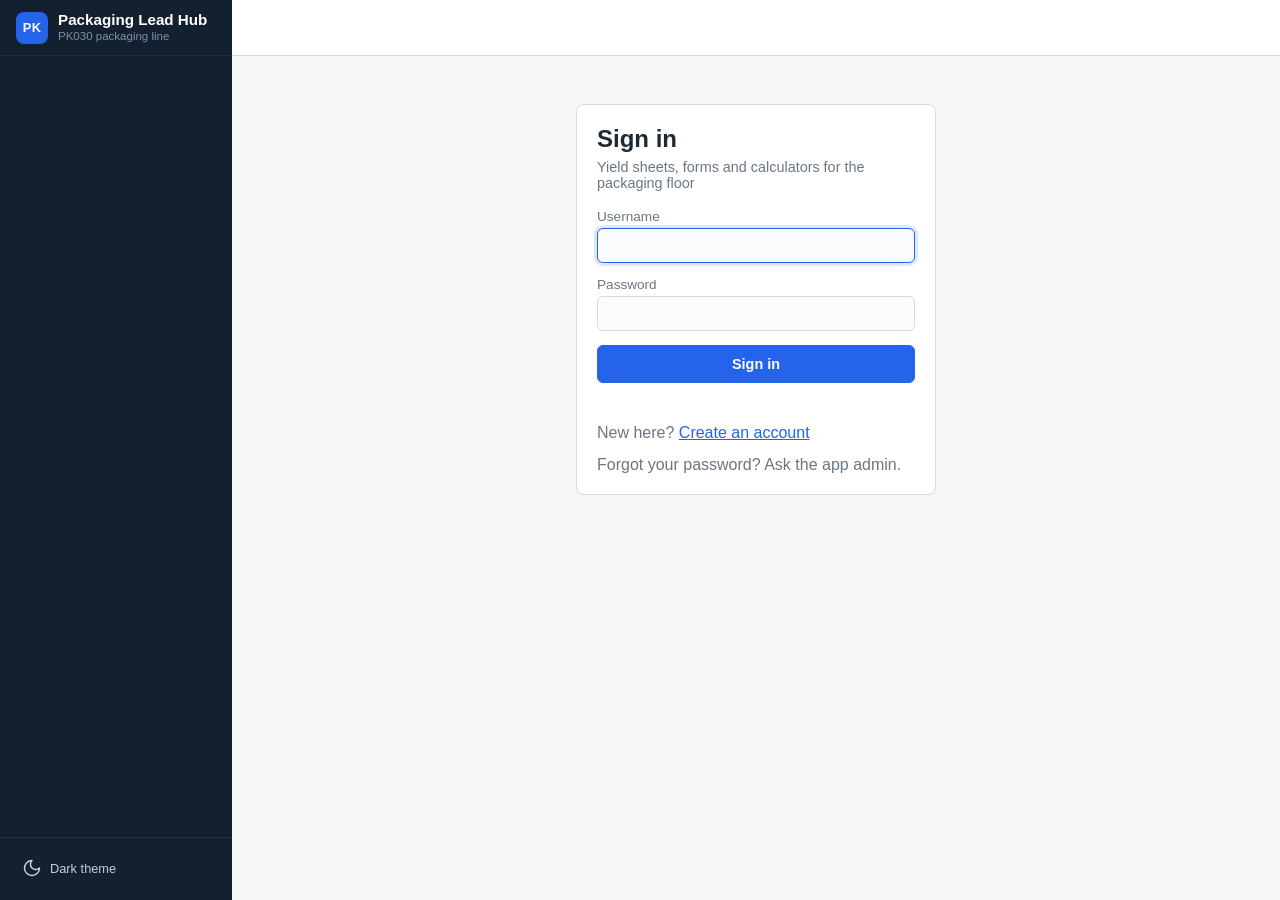
==== index.html @ a1fce4d4 "Redesign: sidebar and slim top bar The header and tab row become a dark sidebar (sections, an Admin " ====
<!DOCTYPE html>
<html lang="en">
<head>
<meta charset="UTF-8">
<meta name="viewport" content="width=device-width, initial-scale=1.0">
<title>Packaging Lead Hub</title>
<link rel="icon" href="data:,">
<link rel="stylesheet" href="style.css">
<script>
  // Set the theme before the page paints: the saved choice, else the computer's setting.
  (function () {
    var theme;
    try { theme = localStorage.getItem("pk030_theme"); } catch (e) {}
    if (theme !== "dark" && theme !== "light") {
      theme = window.matchMedia && matchMedia("(prefers-color-scheme: dark)").matches ? "dark" : "light";
    }
    document.documentElement.dataset.theme = theme;
  })();
</script>
</head>
<body data-auth="pending">
<aside class="sidebar" aria-label="Packaging Lead Hub">
  <div class="brand">
    <span class="brand-mark" aria-hidden="true">PK</span>
    <span class="brand-text"><strong>Packaging Lead Hub</strong><small>PK030 packaging line</small></span>
  </div>
  <nav class="side-nav" role="tablist" aria-label="Sections">
    <button type="button" class="tab active" role="tab" aria-selected="true" data-tab="sheetTab" title="Yield Sheet">
      <svg class="ico" viewBox="0 0 24 24" aria-hidden="true"><rect x="8" y="2" width="8" height="4" rx="1"/><path d="M16 4h2a2 2 0 0 1 2 2v14a2 2 0 0 1-2 2H6a2 2 0 0 1-2-2V6a2 2 0 0 1 2-2h2"/><path d="M12 11h4M12 16h4M8 11h.01M8 16h.01"/></svg>
      <span class="lbl" data-short="Yield">Yield Sheet</span></button>
    <button type="button" class="tab" role="tab" aria-selected="false" data-tab="formsTab" title="Forms">
      <svg class="ico" viewBox="0 0 24 24" aria-hidden="true"><rect x="3" y="3" width="7" height="7" rx="1.5"/><rect x="14" y="3" width="7" height="7" rx="1.5"/><rect x="14" y="14" width="7" height="7" rx="1.5"/><rect x="3" y="14" width="7" height="7" rx="1.5"/></svg>
      <span class="lbl" data-short="Forms">Forms</span></button>
    <button type="button" class="tab" role="tab" aria-selected="false" data-tab="storedTab" title="Stored Data">
      <svg class="ico" viewBox="0 0 24 24" aria-hidden="true"><ellipse cx="12" cy="5" rx="9" ry="3"/><path d="M3 5v14a9 3 0 0 0 18 0V5"/><path d="M3 12a9 3 0 0 0 18 0"/></svg>
      <span class="lbl" data-short="Data">Stored Data</span></button>
    <div class="side-group hidden" id="adminGroup">
      <span class="side-group-label">Admin</span>
      <button type="button" class="tab hidden" role="tab" aria-selected="false" data-tab="adminTab" id="adminTabBtn" title="Accounts &amp; Leads">
        <svg class="ico" viewBox="0 0 24 24" aria-hidden="true"><path d="M16 21v-2a4 4 0 0 0-4-4H6a4 4 0 0 0-4 4v2"/><circle cx="9" cy="7" r="4"/><path d="M22 21v-2a4 4 0 0 0-3-3.87M16 3.13a4 4 0 0 1 0 7.75"/></svg>
        <span class="lbl" data-short="Accounts">Accounts &amp; Leads</span></button>
      <button type="button" class="tab hidden" role="tab" aria-selected="false" data-tab="activityTab" id="activityTabBtn" title="Activity Log">
        <svg class="ico" viewBox="0 0 24 24" aria-hidden="true"><path d="M22 12h-4l-3 9L9 3l-3 9H2"/></svg>
        <span class="lbl" data-short="Activity">Activity Log</span></button>
    </div>
  </nav>
  <div class="side-foot">
    <span id="syncStatus" class="sync-status" role="status"></span>
    <div class="user-bar">
      <span class="avatar" id="userAvatar" aria-hidden="true"></span>
      <span class="user-text"><strong id="userName"></strong><span id="userRole" class="role-badge"></span></span>
      <button type="button" id="signOutBtn" class="icon-btn" title="Sign out" aria-label="Sign out">
        <svg class="ico" viewBox="0 0 24 24" aria-hidden="true"><path d="M9 21H5a2 2 0 0 1-2-2V5a2 2 0 0 1 2-2h4"/><path d="M16 17l5-5-5-5M21 12H9"/></svg></button>
    </div>
    <button type="button" id="themeToggle" class="theme-toggle"></button>
  </div>
</aside>

<header class="topbar">
  <nav class="crumbs" id="crumbs" aria-label="You are here"></nav>
</header>

<section id="signInScreen" class="signin">
  <form id="signInForm" class="panel signin-panel">
    <h2>Sign in</h2>
    <p class="muted signin-sub">Yield sheets, forms and calculators for the packaging floor</p>
    <label>Username
      <input type="text" id="signInUser" autocomplete="username" autocapitalize="none" spellcheck="false" required>
    </label>
    <label>Password
      <input type="password" id="signInPassword" autocomplete="current-password" required>
    </label>
    <button type="submit" class="primary" id="signInBtn">Sign in</button>
    <p id="signInMsg" class="form-msg hint-err" role="alert"></p>
    <p class="muted">New here? <button type="button" class="link-btn" id="showSignUpBtn">Create an account</button></p>
    <p class="muted">Forgot your password? Ask the app admin.</p>
  </form>
  <form id="signUpForm" class="panel signin-panel hidden">
    <h2>Create an account</h2>
    <label>Full name
      <input type="text" id="signUpName" autocomplete="name" maxlength="60" required>
    </label>
    <label>Username
      <input type="text" id="signUpUser" autocomplete="username" autocapitalize="none" spellcheck="false" maxlength="30" required>
      <small class="muted">Letters, numbers, dots, dashes or underscores; you'll sign in with it.</small>
    </label>
    <label>Password
      <input type="password" id="signUpPassword" autocomplete="new-password" minlength="6" required>
    </label>
    <label>Confirm password
      <input type="password" id="signUpConfirm" autocomplete="new-password" minlength="6" required>
    </label>
    <button type="submit" class="primary" id="signUpBtn">Create account</button>
    <p id="signUpMsg" class="form-msg hint-err" role="alert"></p>
    <p class="muted">New accounts start as PLT (Unplanned Issue, Bulk Return and the Bulk Calculator) until an admin changes the account type.</p>
    <p class="muted">Already have an account? <button type="button" class="link-btn" id="showSignInBtn">Sign in</button></p>
  </form>
</section>

<main class="layout" id="sheetTab">
  <div class="sheet-columns">
  <section class="panel form-panel">
    <div class="panel-head">
      <h2>Yield Sheet</h2>
      <span id="editingBadge" class="badge hidden">Editing saved record</span>
    </div>
    <form id="yieldForm" autocomplete="off">
      <fieldset>
        <legend>Import from JDE Reports</legend>
        <div id="dropZone" class="drop-zone">
          <p>Drop the <strong>WO Close-out</strong> (R5504801), <strong>Packaging Pallet Transfers</strong> (R593111FG) and <strong>Charge Report</strong> (R593111CV) PDFs here</p>
          <label class="file-btn">Choose PDFs
            <input type="file" id="pdfInput" accept="application/pdf,.pdf" multiple hidden>
          </label>
        </div>
        <div id="importPreview" class="import-preview hidden"></div>
        <ul id="importLog" class="import-log"></ul>
      </fieldset>

      <fieldset>
        <legend>Work Order Information</legend>
        <div class="field-grid">
          <label>FG Item
            <input type="text" id="fgItem" required>
          </label>
          <label>WO #
            <input type="text" id="woNumber" required>
          </label>
          <label>Bulk Item
            <input type="text" id="bulkItem" required>
          </label>
          <label>Date Created
            <input type="date" id="dateCreated">
          </label>
          <label>Yield Sheet Created By
            <select id="createdBy"></select>
          </label>
          <label id="createdByOtherWrap" class="hidden">Lead name
            <input type="text" id="createdByOther" placeholder="Type the lead's name">
          </label>
        </div>
      </fieldset>

      <fieldset>
        <legend>Bulk Reconciliation</legend>
        <div class="field-grid">
          <label>Quantity Completed (Bottles)
            <input type="number" id="qtyCompleted" step="any" min="0">
            <small>From the WO Close-out.</small>
          </label>
          <label>Retains (Bottles)
            <input type="number" id="retains" step="any" min="0">
          </label>
          <label>Donations (Bottles)
            <input type="number" id="donations" step="any" min="0">
          </label>
          <label>Stability (Bottles)
            <input type="number" id="stability" step="any" min="0" value="0">
          </label>
          <label>Total Bottles Produced
            <input type="number" id="totalPackaged" readonly tabindex="-1">
            <small>Quantity Completed + Retains + Donations + Stability.</small>
          </label>
          <label>Count (Fill Rate)
            <input type="number" id="fillRate" step="any" min="0">
            <small>Tablets/softgels per bottle, e.g. 180. Printed as "Fill Rate" on the sheet.</small>
            <small id="fillRateHint" class="hint-ok"></small>
          </label>
          <label>Bulk Rejected (TH)
            <input type="number" id="bulkRejected" step="any" min="0" value="0">
          </label>
          <label>Bulk Returned (TH)
            <input type="number" id="bulkReturned" step="any" min="0" value="0">
            <small>Rejected + Returned is the sheet's Bulk Rejected/Returned.</small>
          </label>
          <label>Issued Bulk (TH)
            <input type="number" id="bulkIssued" step="any" min="0">
          </label>
        </div>
      </fieldset>

      <fieldset>
        <legend>Scrap Calculations</legend>
        <div class="field-grid">
          <label>Bulk Piece Wt (mg)
            <input type="number" id="pieceWt" step="any" min="0">
            <small>Needed whenever a scrap weight is entered.</small>
            <small id="pieceWtHint" class="hint-ok"></small>
          </label>
        </div>
        <input type="hidden" id="tareWeight" value="6">
        <div class="field-grid scrap-grid">
          <label>Packaging Scrap #1 (Kg, gross)
            <input type="number" id="scrap1" step="any" min="0">
          </label>
          <label>Packaging Scrap #2 (Kg, gross)
            <input type="number" id="scrap2" step="any" min="0" value="0">
          </label>
          <label>Packaging Scrap #3 (Kg, gross)
            <input type="number" id="scrap3" step="any" min="0" value="0">
          </label>
          <label>Manufacturing Scrap (Kg, gross)
            <input type="number" id="mfgScrap" step="any" min="0" value="0">
          </label>
        </div>
      </fieldset>

      <fieldset class="out-of-range-only hidden">
        <legend>VideoJet Count</legend>
        <div class="field-grid">
          <label>VideoJet Count
            <input type="number" id="videoJetCount" step="any" min="0">
            <small>Required when Final Yield is outside 94.5% – 102.4999%.</small>
          </label>
        </div>
      </fieldset>

      <fieldset class="out-of-range-only hidden">
        <legend>Partial Pallet Configuration</legend>
        <div class="field-grid">
          <label>Layers
            <input type="number" id="palletLayers" step="1" min="0">
          </label>
          <label>Boxes
            <input type="number" id="palletBoxes" step="1" min="0">
          </label>
        </div>
        <small class="fieldset-note">With both filled in, prints as e.g. "5 Layers + 2 Boxes" when Final Yield is outside 94.5% – 102.4999%.</small>
      </fieldset>

      <div class="actions">
        <button type="submit" class="primary">Save Yield Sheet</button>
        <button type="button" id="newBtn">New / Clear</button>
        <button type="button" id="printBtn">Print Yield Sheet</button>
      </div>
      <p id="printMissingMsg" class="form-msg hint-err hidden" role="alert"></p>
      <label id="printReportsWrap" class="check-inline hidden">
        <input type="checkbox" id="printReports" checked>
        <span>Print the imported reports after the yield sheet (<span id="printReportsCount"></span>)</span>
      </label>
      <label id="printTwoSidedWrap" class="check-inline hidden">
        <input type="checkbox" id="printTwoSided" checked>
        <span>Printing on both sides: start each report on a new sheet<span id="printBlankCount"></span></span>
      </label>
    </form>
  </section>

  <section class="panel results-panel">
    <h2>Live Results</h2>
    <div class="results-grid">
      <div class="result-card">
        <span class="label">Net Bulk Issued (TH)</span>
        <span class="value" id="rBulkIssuedNet">0</span>
      </div>
      <div class="result-card">
        <span class="label">Bulk Packaged (TH)</span>
        <span class="value" id="rBulkPackaged">0</span>
      </div>
      <div class="result-card">
        <span class="label">Bulk Scrapped (TH)</span>
        <span class="value" id="rBulkScrapped">0</span>
      </div>
      <div class="result-card highlight">
        <span class="label">Final Yield</span>
        <span class="value" id="rFinalYield">0%</span>
      </div>
    </div>

    <div id="statusBanner" class="status-banner ok">Within range (94.5% – 102.4999%)</div>

    <h3 class="card-heading">Card Preview</h3>
    <table class="card-preview">
      <tbody>
        <tr><th>Total Packed</th><td id="cardTotalPacked"></td><td class="unit">EA</td></tr>
        <tr><th>Packaging Scrap</th><td id="cardPkgScrap"></td><td class="unit">KG</td></tr>
        <tr><th>Manufacturing Scrap</th><td id="cardMfgScrap"></td><td class="unit">KG</td></tr>
        <tr><th>Bulk Piece Weight (if applicable)</th><td id="cardPieceWt"></td><td class="unit">mg</td></tr>
        <tr><th>Bulk Issued</th><td id="cardBulkIssued"></td><td class="unit">TH</td></tr>
        <tr><th>Bulk Rejected</th><td id="cardBulkRejected"></td><td class="unit">TH</td></tr>
        <tr><th>Bulk Returned</th><td id="cardBulkReturned"></td><td class="unit">TH</td></tr>
        <tr><th>Total Bottles Yielded</th><td id="cardTotalYielded"></td><td class="unit">EA</td></tr>
      </tbody>
    </table>

    <table class="scrap-table">
      <thead>
        <tr><th>Scrap Source</th><th>Gross (Kg)</th><th>Net (Kg)</th><th>Pieces (TH)</th></tr>
      </thead>
      <tbody id="scrapTableBody"></tbody>
    </table>

    <div class="summary-lines">
      <p id="summaryLine1"></p>
      <p id="summaryLine2"></p>
    </div>
  </section>

  </div>

  <section class="panel records-panel">
    <div class="panel-head">
      <h2>Saved Yield Sheets</h2>
      <button type="button" id="exportCsvBtn">Export CSV</button>
    </div>
    <input type="search" id="searchBox" placeholder="Search by WO#, FG Item, or Bulk Item...">
    <div class="table-scroll">
      <table class="records-table">
        <thead>
          <tr>
            <th>WO #</th><th>FG Item</th><th>Bulk Item</th><th>Final Yield</th><th>Status</th><th>Date</th><th></th>
          </tr>
        </thead>
        <tbody id="recordsTableBody"></tbody>
      </table>
    </div>
    <p id="noRecordsMsg" class="muted hidden">No saved yield sheets yet.</p>
  </section>
</main>

<div class="layout stored-layout hidden" id="storedTab">
  <section class="panel">
    <h2>Bulk Items &amp; Piece Weights</h2>
    <p class="muted">When a stored Bulk Item is entered or imported on the yield sheet, its Bulk Piece Wt fills in automatically.</p>
    <p id="bulkItemAddOnlyNote" class="muted hidden">You can add new bulk items; only an admin can change or remove a stored one.</p>
    <form id="bulkItemForm" class="inline-form" autocomplete="off">
      <input type="text" id="bulkItemNumber" placeholder="Bulk item, e.g. BU001565" required>
      <input type="number" id="bulkItemValue" step="any" min="0" placeholder="Piece wt (mg)" required>
      <button type="submit" class="primary">Save Item</button>
    </form>
    <p id="bulkItemMsg" class="form-msg"></p>
    <input type="search" id="bulkItemSearch" class="stored-search" placeholder="Search bulk items…" aria-label="Search bulk items">
    <div class="table-scroll stored-table">
      <table>
        <thead><tr><th>Bulk Item</th><th>Piece Wt (mg)</th><th></th></tr></thead>
        <tbody id="bulkItemTableBody"></tbody>
      </table>
    </div>
    <p id="noBulkItemsMsg" class="muted">No bulk items yet.</p>
  </section>

  <section class="panel">
    <h2>FG Items &amp; Counts</h2>
    <p class="muted">When a stored FG Item is entered or imported on the yield sheet, its Count (Fill Rate) fills in automatically.</p>
    <p id="fgItemAddOnlyNote" class="muted hidden">You can add new FG items; only an admin can change or remove a stored one.</p>
    <form id="fgItemForm" class="inline-form" autocomplete="off">
      <input type="text" id="fgItemNumber" placeholder="FG item, e.g. 2676" required>
      <input type="number" id="fgItemValue" step="any" min="0" placeholder="Count per bottle" required>
      <button type="submit" class="primary">Save Item</button>
    </form>
    <p id="fgItemMsg" class="form-msg"></p>
    <input type="search" id="fgItemSearch" class="stored-search" placeholder="Search FG items…" aria-label="Search FG items">
    <div class="table-scroll stored-table">
      <table>
        <thead><tr><th>FG Item</th><th>Count</th><th></th></tr></thead>
        <tbody id="fgItemTableBody"></tbody>
      </table>
    </div>
    <p id="noFgItemsMsg" class="muted">No FG items yet.</p>
  </section>

  <section class="panel line-rates-panel">
    <h2>Line Rates</h2>
    <p class="muted">Full Hour, Lunch and Break for each line and FG item. Leave Lunch or Break empty for a line that runs through them.</p>
    <p id="lineRateAddOnlyNote" class="muted hidden">You can add new line rates; only an admin can change or remove a stored one.</p>
    <form id="lineRateForm" class="line-rate-form" autocomplete="off">
      <label>Line
        <input type="text" id="lineRateLine" list="lineRateLineList" placeholder="e.g. 10" required>
        <datalist id="lineRateLineList"></datalist>
      </label>
      <label>FG Item
        <input type="text" id="lineRateFg" list="lineRateFgList" placeholder="e.g. 2676" required>
        <datalist id="lineRateFgList"></datalist>
      </label>
      <label>Full Hour
        <input type="number" id="lineRateFull" step="any" min="0" required>
      </label>
      <label>Lunch
        <input type="number" id="lineRateLunch" step="any" min="0" placeholder="Optional">
      </label>
      <label>Break
        <input type="number" id="lineRateBreak" step="any" min="0" placeholder="Optional">
      </label>
      <button type="submit" class="primary">Save Line Rate</button>
    </form>
    <p id="lineRateMsg" class="form-msg"></p>
    <input type="search" id="lineRateSearch" class="stored-search" placeholder="Search lines and FG items…" aria-label="Search line rates">
    <div class="table-scroll stored-table">
      <table class="line-rates-table">
        <thead><tr><th>Line</th><th>FG Item</th><th>Full Hour</th><th>Lunch</th><th>Break</th><th></th></tr></thead>
        <tbody id="lineRateTableBody"></tbody>
      </table>
    </div>
    <p id="noLineRatesMsg" class="muted">No line rates yet.</p>
  </section>

  <section class="panel cotton-panel">
    <h2>Cotton <span id="cottonCount" class="panel-count"></span></h2>
    <p class="muted">The FG items that take cotton, and which. LineUp (JDE Sched) uses this list for its changeover notes: Add Cotton, Change Cotton and Remove Cotton. Leave Cotton empty for "Yes", or type the cotton it takes. Several FG items can go in at once, with commas between them.</p>
    <p id="cottonViewOnlyNote" class="muted hidden">Only an admin can add, change or remove cotton.</p>
    <form id="cottonForm" class="cotton-form" autocomplete="off">
      <label>FG Item
        <input type="text" id="cottonFg" list="cottonFgList" placeholder="e.g. 2676, or 2676, 2883" required>
        <datalist id="cottonFgList"></datalist>
      </label>
      <label>Cotton
        <input type="text" id="cottonType" maxlength="40" placeholder="Yes">
      </label>
      <button type="submit" class="primary">Save Cotton</button>
    </form>
    <p id="cottonMsg" class="form-msg"></p>
    <input type="search" id="cottonSearch" class="stored-search" placeholder="Search cotton…" aria-label="Search the cotton list">
    <div class="table-scroll stored-table">
      <table>
        <thead><tr><th>FG Item</th><th>Cotton</th><th></th></tr></thead>
        <tbody id="cottonTableBody"></tbody>
      </table>
    </div>
    <p id="cottonNone" class="muted">No cotton yet.</p>
  </section>

  <section class="panel desiccant-panel">
    <h2>Desiccant <span id="desiccantCount" class="panel-count"></span></h2>
    <p class="muted">The FG items that take desiccant, and which. LineUp (JDE Sched) uses this list when a work order's DES box is empty: for its changeover notes (Add Desiccant, Change Desiccant, Remove Desiccant) and its QA sheets. Leave Desiccant empty for "Yes", or type the desiccant it takes. Several FG items can go in at once, with commas between them.</p>
    <p id="desiccantViewOnlyNote" class="muted hidden">Only an admin can add, change or remove desiccant.</p>
    <form id="desiccantForm" class="cotton-form" autocomplete="off">
      <label>FG Item
        <input type="text" id="desiccantFg" list="desiccantFgList" placeholder="e.g. 1717, or 1717, 4066" required>
        <datalist id="desiccantFgList"></datalist>
      </label>
      <label>Desiccant
        <input type="text" id="desiccantType" maxlength="40" placeholder="Yes">
      </label>
      <button type="submit" class="primary">Save Desiccant</button>
    </form>
    <p id="desiccantMsg" class="form-msg"></p>
    <input type="search" id="desiccantSearch" class="stored-search" placeholder="Search desiccant…" aria-label="Search the desiccant list">
    <div class="table-scroll stored-table">
      <table>
        <thead><tr><th>FG Item</th><th>Desiccant</th><th></th></tr></thead>
        <tbody id="desiccantTableBody"></tbody>
      </table>
    </div>
    <p id="desiccantNone" class="muted">No desiccant yet.</p>
  </section>

  <section class="panel allergen-panel">
    <h2>Allergen <span id="allergenCount" class="panel-count"></span></h2>
    <p class="muted">The FG items with an allergen, and its code, as the schedule's Allergen column has it (for example M, S or C). LineUp (JDE Sched) uses this list when a work order's Allergen box is empty: for the allergen highlight, the Washroom Prep List and the QA allergen test. Leave an item off the list for no allergen. Several FG items can go in at once, with commas between them.</p>
    <p id="allergenViewOnlyNote" class="muted hidden">Only an admin can add, change or remove allergens.</p>
    <form id="allergenForm" class="cotton-form" autocomplete="off">
      <label>FG Item
        <input type="text" id="allergenFg" list="allergenFgList" placeholder="e.g. 1717, or 1717, 4066" required>
        <datalist id="allergenFgList"></datalist>
      </label>
      <label>Allergen
        <input type="text" id="allergenType" maxlength="40" placeholder="e.g. M" required autocapitalize="characters">
      </label>
      <button type="submit" class="primary">Save Allergen</button>
    </form>
    <p id="allergenMsg" class="form-msg"></p>
    <input type="search" id="allergenSearch" class="stored-search" placeholder="Search allergens…" aria-label="Search the allergen list">
    <div class="table-scroll stored-table">
      <table>
        <thead><tr><th>FG Item</th><th>Allergen</th><th></th></tr></thead>
        <tbody id="allergenTableBody"></tbody>
      </table>
    </div>
    <p id="allergenNone" class="muted">No allergens yet.</p>
  </section>

  <section class="panel">
    <h2>Back Up / Share</h2>
    <p class="muted">Stored Data and saved yield sheets are shared with every computer through the database. Export Stored Data to a file as a backup; importing a file adds its entries back.</p>
    <div class="actions">
      <button type="button" id="exportStoredBtn">Export Stored Data</button>
      <label class="file-btn">Import Stored Data
        <input type="file" id="importStoredInput" accept=".json,application/json" hidden>
      </label>
    </div>
    <p id="storedImportMsg" class="form-msg"></p>
  </section>
</div>

<div class="layout admin-layout hidden" id="adminTab">
  <section class="panel accounts-panel">
    <h2>Accounts</h2>
    <p class="muted">Change an account type to promote or demote someone. Making someone a Lead or Admin adds them to the Created By leads list and links their username; making them PLT or MLT takes them off it.</p>
    <input type="search" id="accountSearch" class="stored-search" placeholder="Search accounts…" aria-label="Search accounts">
    <div class="table-scroll stored-table">
      <table class="accounts-table">
        <thead><tr><th>Name</th><th>Username</th><th>Account type</th><th>Joined</th></tr></thead>
        <tbody id="accountTableBody"></tbody>
      </table>
    </div>
    <p id="accountMsg" class="form-msg"></p>
    <p id="noAccountsMsg" class="muted">No accounts yet.</p>
    <p id="adminLocalMsg" class="muted hidden">The database isn't connected on this computer, so there are no accounts: whoever uses this copy can use everything and manage its leads.</p>
  </section>

  <section class="panel">
    <h2>Leads &amp; Usernames</h2>
    <p class="muted">Leads are listed in the "Yield Sheet Created By" dropdown. Type a lead's sign-in username next to their name to link them: the app then shows their name when they're signed in and fills them in as Created By on new sheets. Only admins can change this list.</p>
    <form id="leadForm" class="inline-form" autocomplete="off">
      <input type="text" id="leadName" placeholder="Lead name, e.g. Jane Doe" required>
      <button type="submit" class="primary">Add Lead</button>
    </form>
    <p id="leadMsg" class="form-msg"></p>
    <ul id="leadList" class="stored-list"></ul>
    <p id="noLeadsMsg" class="muted">No leads yet.</p>
  </section>

  <section class="panel lineup-network-panel hidden" id="lineupNetworkPanel">
    <h2>LineUp: Network Access</h2>
    <p class="muted">LineUp only opens from the company's network and the networks allowed here (when the check is on). When LineUp says your home network isn't on the list, press <strong>Allow LineUp from this network</strong> from home: it's allowed for 30 days, and pressing it again replaces your last one. Networks allowed from the Activity Log, and those set in the Firebase console, are listed here too: each can be made temporary (30 days) or permanent, or removed. Only Owners see this.</p>
    <p id="lnStatus" class="ln-status" role="status">Checking this network…</p>
    <div class="actions">
      <button type="button" class="primary" id="lnAllowBtn">Allow LineUp from this network</button>
      <button type="button" id="lnRemoveBtn">Remove mine</button>
      <button type="button" id="lnRefreshBtn">Check again</button>
    </div>
    <p id="lnMsg" class="form-msg"></p>
    <div class="table-scroll stored-table">
      <table>
        <thead><tr><th>Network</th><th>For</th><th>Until</th><th></th></tr></thead>
        <tbody id="lnTableBody"></tbody>
      </table>
    </div>
    <p id="lnNone" class="muted">No networks on the list yet.</p>
  </section>

  <section class="panel">
    <h2>Account Types</h2>
    <ul class="role-list">
      <li><strong>PLT</strong> — Unplanned Issue, Bulk Return and the Bulk Calculator. Everyone who signs up starts here.</li>
      <li><strong>MLT</strong> — every form except the Hold Tag, and the Bulk Calculator.</li>
      <li><strong>Lead</strong> — everything except this tab: yield sheets, Stored Data and all forms. Leads are in the Created By list.</li>
      <li><strong>Admin</strong> — everything, and this tab: change account types and the leads list.</li>
      <li><strong>Owner</strong> — an admin who can't be demoted or removed here; only owners can demote admins. Owners are the usernames in the <code>owners</code> list of the <code>pk030/admins</code> document, changed in the Firebase console.</li>
    </ul>
    <p class="muted">PLT and MLT never reach the saved yield sheets or Stored Data.</p>
  </section>
</div>

<div class="layout single-layout hidden" id="activityTab">
  <section class="panel">
    <div class="panel-head">
      <h2>Activity Log</h2>
      <div class="actions br-actions">
        <button type="button" id="activityExpandBtn">Expand All</button>
        <button type="button" id="activityExportBtn">Export CSV</button>
      </div>
    </div>
    <p class="muted">What everyone does in the app, and every sign-in to LineUp, Cremer Recipes and this app with its IP address, grouped by name (A–Z), newest first for each. LineUp and Cremer Recipes sign in with shared accounts, so they show the shift or login, not a person. Each account lists the networks it signed in from; an Owner can press <strong>Allow</strong> to add one to LineUp's allowed networks, until removed or for 30 days. Entries can't be changed or deleted from the app.</p>
    <div class="activity-filters">
      <input type="search" id="activitySearch" placeholder="Search names, activities, details and IP addresses…" aria-label="Search the activity log">
      <select id="activityApp" aria-label="App">
        <option value="" selected>All apps</option>
        <option>Packaging Lead Hub</option>
        <option>LineUp</option>
        <option>Cremer Recipes</option>
      </select>
      <select id="activityRange" aria-label="Time range">
        <option value="1">Today</option>
        <option value="7">Last 7 days</option>
        <option value="30">Last 30 days</option>
        <option value="" selected>All</option>
      </select>
    </div>
    <p id="activityMsg" class="muted"></p>
    <dialog id="netAllowDialog" class="net-dialog">
      <form method="dialog">
        <h3 id="netAllowTitle">Allow LineUp from this network</h3>
        <label>Name
          <input type="text" id="netAllowName" maxlength="60" placeholder="e.g. Plant, or Home - Jaiser" autocomplete="off">
        </label>
        <fieldset>
          <legend>How long</legend>
          <label class="check-inline"><input type="radio" name="netAllowHow" value="permanent" checked> <span>Until removed (permanent)</span></label>
          <label class="check-inline"><input type="radio" name="netAllowHow" value="temporary"> <span id="netAllowDaysText">For 30 days</span></label>
        </fieldset>
        <div class="actions">
          <button type="submit" value="cancel" formnovalidate>Cancel</button>
          <button type="submit" value="allow" class="primary">Allow</button>
        </div>
      </form>
    </dialog>
    <p id="activityNetMsg" class="form-msg"></p>
    <div id="activityGroups"></div>
  </section>
</div>

<div class="layout single-layout hidden" id="formsTab">
  <section class="panel">
    <h2>Forms</h2>
    <p class="muted">Pick a form to fill in and print. Each form keeps what you typed while you switch between forms and tabs.</p>
    <div class="forms-menu">
      <button type="button" class="form-card" data-form="unplannedTab">
        <span class="form-card-name">Unplanned Issue</span>
        <span class="form-card-code">PK007B</span>
        <span class="form-card-desc">Unplanned Issue Request Form</span>
      </button>
      <button type="button" class="form-card" data-form="bulkReturnTab">
        <span class="form-card-name">Bulk Return</span>
        <span class="form-card-code">PK120A · QS106A</span>
        <span class="form-card-desc">Packaging - Bulk Return form</span>
      </button>
      <button type="button" class="form-card" data-form="holdTab">
        <span class="form-card-name">HOLD TAG</span>
        <span class="form-card-code">QA263C</span>
        <span class="form-card-desc">QA Hold Tag</span>
      </button>
      <button type="button" class="form-card" data-form="swTab">
        <span class="form-card-name">Standard Work</span>
        <span class="form-card-code">Front &amp; back</span>
        <span class="form-card-desc">Team Lead Standard Work and Steady State Tasks &amp; Habits</span>
      </button>
      <button type="button" class="form-card" data-form="ctTab">
        <span class="form-card-name">Component Transfer</span>
        <span class="form-card-code">Transfer notice</span>
        <span class="form-card-desc">Components moved between work orders and lines, with the reason and the lead's and supervisor's names</span>
      </button>
      <button type="button" class="form-card" data-form="trainingTab">
        <span class="form-card-name">Training Sign-in Sheet</span>
        <span class="form-card-code">TR002B · QS016A</span>
        <span class="form-card-desc">[CA] Training Sign-in Sheet for the Employee Training Program: course, delivery method, training type, instructor and employee sign-in (2 pages)</span>
      </button>
      <button type="button" class="form-card" data-form="tsTab">
        <span class="form-card-name">Trouble Shooting Template</span>
        <span class="form-card-code">Equipment failure</span>
        <span class="form-card-desc">Trouble Shooting Template: the problem, line, equipment and downtime, what the SME or mechanic checked and whether it fixed it, and the corrective action</span>
      </button>
      <button type="button" class="form-card" data-form="pcTab">
        <span class="form-card-name">Pulse Check Conversation</span>
        <span class="form-card-code">Conversation prep</span>
        <span class="form-card-desc">Prepare for Your Pulse Check Conversation: an accomplishment, goal progress, a skill you're building, and the support and communication that would help</span>
      </button>
      <button type="button" class="form-card" data-form="rotTab">
        <span class="form-card-name">Rotation Schedule</span>
        <span class="form-card-code">For the MDI board</span>
        <span class="form-card-desc">Who's on each position every rotation, with the times; Auto rotation fills it in from the 1st rotation</span>
      </button>
      <button type="button" class="form-card" data-form="bulkCalcTab">
        <span class="form-card-name">Bulk Calculator</span>
        <span class="form-card-code">Bulk Weighing Calculator v2.5</span>
        <span class="form-card-desc">Weighed bulk containers to thousand-piece units (TH), with a printable report</span>
      </button>
    </div>
  </section>
</div>

<div class="layout single-layout hidden" id="unplannedTab">
  <section class="panel">
    <div class="panel-head">
      <h2>Unplanned Issue</h2>
      <div class="actions br-actions">
        <button type="button" id="upFillBtn">Fill from Yield Sheet</button>
        <button type="button" id="upClearBtn">Clear</button>
        <button type="button" id="upPrintBtn" class="primary">Print Unplanned Issue</button>
      </div>
    </div>
    <p class="muted">[VALA] Unplanned Issue Request Form (PK007B). Type in the blanks and table, and click a line next to the issue type to mark it with an X; it prints on one page like the paper form.</p>
    <p id="upMsg" class="form-msg"></p>
    <div id="upSheetWrap" class="br-sheet-wrap">
      <div id="upSheet" class="br-sheet"></div>
    </div>
  </section>
</div>

<div class="layout single-layout hidden" id="bulkReturnTab">
  <section class="panel">
    <div class="panel-head">
      <h2>Bulk Return</h2>
      <div class="actions br-actions">
        <button type="button" id="brFillBtn">Fill from Yield Sheet</button>
        <button type="button" id="brClearBtn">Clear</button>
        <button type="button" id="brPrintBtn" class="primary">Print Bulk Return</button>
      </div>
    </div>
    <p class="muted">PK120A [VALA] Packaging - Bulk Return (QS106A). Type in the blanks and click a reason to circle it; it prints exactly like the paper form.</p>
    <p id="brMsg" class="form-msg"></p>
    <div class="br-with-side">
      <div id="brSheetWrap" class="br-sheet-wrap">
        <div id="brSheet" class="br-sheet"></div>
      </div>
      <aside class="br-more" aria-label="More bulks">
        <div class="br-more-top">
          <h3>More bulks</h3>
          <button type="button" id="brAddBulkBtn" class="primary">+ Add Bulk</button>
        </div>
        <p class="muted">Each prints as its own page; everything else is copied from the form (Bulk 1).</p>
        <label class="check-inline"><input type="checkbox" id="brSameLot"> <span>Same lot # as Bulk 1</span></label>
        <div class="br-more-head" id="brMoreHead"><span>#</span><span class="br-more-lot">Lot #</span><span>Qty (TH)</span><span></span></div>
        <div id="brMoreList"></div>
      </aside>
    </div>
  </section>
</div>

<div class="layout single-layout hidden" id="rotTab">
  <section class="panel">
    <div class="panel-head">
      <h2>Rotation Schedule</h2>
      <div class="actions br-actions">
        <button type="button" id="rotUndoBtn" disabled title="Undo the last change to the sheet">Undo</button>
        <button type="button" id="rotClearBtn" title="Clear the whole form">Clear</button>
        <button type="button" id="rotPrintBtn" class="primary">Print Rotation Schedule</button>
      </div>
    </div>
    <p class="muted">Type in the blanks and click a box to mark it; print it blank to fill in by hand. For <strong>Auto rotation</strong>, type the positions (left column) and the 1st rotation's names, then fill in the rest from the panel.</p>
    <div class="br-with-side">
      <div id="rotSheetWrap" class="br-sheet-wrap">
        <div id="rotSheet" class="br-sheet"></div>
      </div>
      <aside class="br-more rot-auto" aria-label="Auto rotation">
        <h3>Auto rotation</h3>
        <p class="muted">Skill-based: people only go on positions they're trained on (set in <strong>Skills</strong>, under the sheet), move off their last position each rotation, and share the positions and time off evenly.</p>
        <label class="rot-preset">Line positions
          <span class="rot-preset-row"><select id="rotPreset" aria-label="Line"></select>
            <button type="button" id="rotPresetBtn">Fill positions</button></span>
        </label>
        <div class="rot-auto-grid">
          <label>Start <input type="time" id="rotStart"></label>
          <label>Every
            <select id="rotEvery">
              <option value="30">30 min</option>
              <option value="60" selected>1 hour</option>
              <option value="90">1½ hours</option>
              <option value="120">2 hours</option>
            </select>
          </label>
          <label>Rotations
            <select id="rotCount">
              <option>1</option><option>2</option><option>3</option><option>4</option>
              <option>5</option><option>6</option><option>7</option><option selected>8</option>
            </select>
          </label>
        </div>
        <p class="rot-auto-label">Stays put (doesn't rotate)</p>
        <div id="rotStays"></div>
        <label class="rot-auto-extras">Extra people (take turns coming in)
          <textarea id="rotExtras" rows="3" placeholder="One name per line"></textarea>
        </label>
        <div class="rot-auto-buttons">
          <button type="button" id="rotAutoBtn" class="primary">Fill in the rotations</button>
          <button type="button" id="rotClearRotBtn" title="Empty the 2nd to 8th rotations and the times">Clear rotations</button>
        </div>
        <p id="rotAutoMsg" class="form-msg"></p>
        <ul id="rotWarnings" class="rot-warnings"></ul>
      </aside>
    </div>
    <section class="rot-skills" aria-labelledby="rotSkillsTitle">
      <h3 id="rotSkillsTitle">Skills: who's trained on what</h3>
      <p class="muted">Everyone starts trained on every position. Untick a box when someone isn't trained on that position, and Auto rotation won't put them there. Remembered on this computer, by name and position.</p>
      <p id="rotSkillsNone" class="muted">Type the positions and the 1st rotation's names on the sheet (and any extra people), and the grid appears here.</p>
      <div class="table-scroll"><table id="rotSkills" class="rot-skills-table hidden"></table></div>
    </section>
  </section>
</div>

<div class="layout single-layout hidden" id="ctTab">
  <section class="panel">
    <div class="panel-head">
      <h2>Component Transfer</h2>
      <div class="actions br-actions">
        <button type="button" id="ctFillBtn">Fill from Yield Sheet</button>
        <button type="button" id="ctClearBtn">Clear</button>
        <button type="button" id="ctPrintBtn" class="primary">Print Transfer Notice</button>
      </div>
    </div>
    <p class="muted">Component Transfer Notice: what component (and its item number) and how much moved, from and to which work order and line, why, and the lead's and supervisor's names. Long entries shrink to fit; it prints on one page.</p>
    <p id="ctMsg" class="form-msg"></p>
    <div id="ctSheetWrap" class="br-sheet-wrap">
      <div id="ctSheet" class="br-sheet"></div>
    </div>
  </section>
</div>

<div class="layout single-layout hidden" id="trainingTab">
  <section class="panel">
    <div class="panel-head">
      <h2>Training Sign-in Sheet</h2>
      <div class="actions br-actions">
        <button type="button" id="trClearBtn">Clear</button>
        <button type="button" id="trPrintBtn" class="primary">Print Sign-in Sheet</button>
      </div>
    </div>
    <p class="muted">TR002B [CA] Training Sign-in Sheet. Department is filled in with PACKAGING; print it like that for people to fill in by hand, or type in any boxes first. Click a Delivery Method to circle it and a Training Type to tick it; click again to clear. Page 2 has room for 31 more names and picks up page 1's Course # and Date.</p>
    <label class="check-inline"><input type="checkbox" id="trPage2" checked> <span>Print page 2</span></label>
    <div id="trSheetWrap" class="br-sheet-wrap">
      <p class="sheet-page-label">Page 1</p>
      <div id="trSheet1" class="br-sheet tr-sheet"></div>
      <p class="sheet-page-label">Page 2</p>
      <div id="trSheet2" class="br-sheet tr-sheet"></div>
    </div>
  </section>
</div>

<div class="layout single-layout hidden" id="tsTab">
  <section class="panel">
    <div class="panel-head">
      <h2>Trouble Shooting Template</h2>
      <div class="actions br-actions">
        <button type="button" id="tsClearBtn">Clear</button>
        <button type="button" id="tsPrintBtn" class="primary">Print Trouble Shooting</button>
      </div>
    </div>
    <p class="muted">Start this form when there's an equipment failure. Print it blank to fill in by hand, or type in any boxes first; an empty Date and Time start with today's date and the time now. Click the circle beside a row to circle that check as the cause (click again to clear).</p>
    <div id="tsSheetWrap" class="br-sheet-wrap">
      <div id="tsSheet" class="br-sheet tr-sheet"></div>
    </div>
  </section>
</div>

<div class="layout single-layout hidden" id="pcTab">
  <section class="panel">
    <div class="panel-head">
      <h2>Prepare for Your Pulse Check Conversation</h2>
      <div class="actions br-actions">
        <button type="button" id="pcClearBtn">Clear</button>
        <button type="button" id="pcPrintBtn" class="primary">Print Pulse Check</button>
      </div>
    </div>
    <p class="muted">Print it blank to jot on by hand, or type your answers on the lines first; longer answers carry on down the box. Nothing typed here is saved or sent anywhere: it's gone when you leave the page or click Clear.</p>
    <div id="pcSheetWrap" class="br-sheet-wrap">
      <div id="pcSheet" class="br-sheet tr-sheet"></div>
    </div>
  </section>
</div>

<div class="layout single-layout hidden" id="holdTab">
  <section class="panel">
    <div class="panel-head">
      <h2>HOLD TAG</h2>
      <div class="actions br-actions">
        <button type="button" id="holdFillBtn">Fill from Yield Sheet</button>
        <label class="check-inline hold-red-toggle">
          <input type="checkbox" id="holdRedToggle" checked>
          <span>Red background</span>
        </label>
        <button type="button" id="holdClearBtn">Clear</button>
        <button type="button" id="holdPrintBtn" class="primary">Print Hold Tag</button>
      </div>
    </div>
    <p class="muted">QA263C [ALL] QA Hold Tag. Type in the boxes; Work Order/Lot #, Tote/Pallet # and Reason/Comment take several lines. It prints like the paper tag, red page included; turn off Red background to print on red paper.</p>
    <p id="holdMsg" class="form-msg"></p>
    <div id="holdSheetWrap" class="br-sheet-wrap">
      <div id="holdSheet" class="br-sheet hold-sheet"></div>
    </div>
  </section>
</div>

<div class="layout single-layout hidden" id="swTab">
  <section class="panel">
    <div class="panel-head">
      <h2>Standard Work</h2>
      <div class="actions br-actions">
        <button type="button" id="swFillBtn">Fill from Yield Sheet</button>
        <button type="button" id="swClearBtn">Clear</button>
        <button type="button" id="swPrintBtn" class="primary">Print Standard Work</button>
      </div>
    </div>
    <p class="muted">Team Lead Standard Work (front) and Steady State Tasks &amp; Habits (back). Type in the blanks and boxes, and click a box to tick it: once for a tick, twice for N/A, three times to empty it. It prints both sides, front then back, for double-sided printing.</p>
    <p id="swMsg" class="form-msg"></p>
    <div id="swSheetWrap" class="br-sheet-wrap">
      <p class="sheet-page-label">Front</p>
      <div id="swFront" class="br-sheet"></div>
      <p class="sheet-page-label">Back</p>
      <div id="swBack" class="br-sheet"></div>
    </div>
  </section>
</div>

<!-- Bulk Weighing Calculator: turns weighed bulk containers into TH (bulk-calc.js). -->
<main class="layout hidden" id="bulkCalcTab">
  <div class="sheet-columns">
  <section class="panel">
    <h2>Bulk Calculator</h2>
    <p class="muted">Combine weighed bulk containers into thousand-piece units (TH).</p>
    <fieldset>
      <legend>Bulk Item</legend>
      <div class="field-grid">
        <label>Bulk Item
          <input type="text" id="calcBulkItem" list="calcBulkItemList" autocomplete="off" spellcheck="false" placeholder="e.g. BU001565">
          <datalist id="calcBulkItemList"></datalist>
        </label>
        <label>Piece Weight (mg) — applies to all bulks
          <input type="number" id="calcPieceWt" step="any" min="0">
          <small id="calcPieceWtHint" class="hint-ok"></small>
        </label>
      </div>
      <button type="button" id="calcSaveItemBtn" class="link-btn hidden"></button>
    </fieldset>
    <div id="calcBulks"></div>
    <button type="button" id="calcAddBulkBtn" class="add-btn">+ Add Another Bulk</button>
    <div class="actions">
      <button type="button" id="calcPrintBtn" class="primary">Print Report</button>
      <button type="button" id="calcClearBtn">Clear</button>
    </div>
  </section>

  <section class="panel results-panel">
    <h2>Results</h2>
    <div class="result-card highlight calc-total">
      <span class="label" id="calcTotalLabel">Total TH, all bulks</span>
      <span class="value" id="calcTotal">—</span>
    </div>
    <div id="calcMsg" class="status-banner info hidden"></div>
    <div id="calcResults"></div>
  </section>
  </div>
</main>

<div id="printSheet" class="print-sheet">
  <div class="xl-page">
    <img class="xl-logo" src="assets/pharmavite-logo.png" alt="Pharmavite">
    <div id="xlPage1"></div>
  </div>
  <div class="xl-page">
    <div id="xlPage2"></div>
  </div>
</div>
<div id="reportPages" class="print-sheet"></div>
<div id="printBlocked" class="print-blocked"></div>
<div id="calcPrint" class="calc-print"></div>
<div id="brPrint" class="br-print"></div>
<div id="swPrint" class="sw-print">
  <div id="swPrintFront" class="br-print-page"></div>
  <div id="swPrintBack" class="br-print-page"></div>
</div>
<div id="holdPrint" class="hold-print">
  <div id="holdPrintPage" class="br-print-page"></div>
</div>
<div id="upPrint" class="up-print">
  <div id="upPrintPage" class="br-print-page"></div>
</div>
<div id="rotPrint" class="rot-print">
  <div id="rotPrintPage" class="br-print-page"></div>
</div>
<div id="ctPrint" class="ct-print">
  <div id="ctPrintPage" class="br-print-page"></div>
</div>
<div id="pcPrint" class="pc-print">
  <div id="pcPrintPage" class="tr-print-page"></div>
</div>
<div id="tsPrint" class="ts-print">
  <div id="tsPrintPage" class="tr-print-page"></div>
</div>
<div id="trPrint" class="tr-print">
  <div id="trPrintPage1" class="tr-print-page"></div>
  <div id="trPrintPage2" class="tr-print-page"></div>
</div>

<script src="stored-data.js"></script>
<script src="cloud-sync.js"></script>
<script src="pdf-import.js"></script>
<script src="app.js"></script>
<script src="bulk-calc.js"></script>
<script src="bulk-return.js"></script>
<script src="unplanned-issue.js"></script>
<script src="hold-tag.js"></script>
<script src="standard-work.js"></script>
<script src="component-transfer.js"></script>
<script src="rotation.js"></script>
<script src="training-signin.js"></script>
<script src="troubleshooting.js"></script>
<script src="pulse-check.js"></script>
</body>
</html>
---- style.css ----
:root {
  color-scheme: light;
  --bg: #f4f6f8;
  --panel-bg: #ffffff;
  --border: #d7dce1;
  --text: #1f2933;
  --muted: #6b7684;
  --hint: #94a0ab;
  --accent: #2563eb;
  --accent-fill: #2563eb;
  --accent-soft: #eef2ff;
  --accent-soft-border: #c7d2fe;
  --focus-ring: rgba(37, 99, 235, 0.15);
  --ok-bg: #e6f6ec;
  --ok-text: #157347;
  --warn-bg: #fdecea;
  --warn-text: #b3261e;
  --caution-bg: #fff4ce;
  --caution-text: #7a5b00;
  --caution-border: #e0b400;
  --info-bg: #eef1f4;
  --input-bg: #fbfcfd;
  --readonly-bg: #eef1f4;
  --subtle-bg: #f8fafc;
  --button-bg: #ffffff;
  --tab-bg: #e8ecf0;
  /* The pink paper card in Live Results. */
  --card-bg: #fbe4e6;
  --card-line: #333333;
  --card-text: #222222;
  --card-ink: #1f3a93;
  --radius: 8px;
}

:root[data-theme="dark"] {
  color-scheme: dark;
  --bg: #111418;
  --panel-bg: #1a1f25;
  --border: #2e3640;
  --text: #e3e8ee;
  --muted: #9aa5b1;
  --hint: #7d8894;
  --accent: #7aa7ff;
  --accent-fill: #2f6fe0;
  --accent-soft: #1e2a44;
  --accent-soft-border: #34487a;
  --focus-ring: rgba(122, 167, 255, 0.25);
  --ok-bg: #16301f;
  --ok-text: #6fd49a;
  --warn-bg: #3a1d1b;
  --warn-text: #ff8a80;
  --caution-bg: #3a3014;
  --caution-text: #f0c85a;
  --caution-border: #b38b00;
  --info-bg: #232a32;
  --input-bg: #12161b;
  --readonly-bg: #232a32;
  --subtle-bg: #1f252c;
  --button-bg: #232a32;
  --tab-bg: #151a1f;
  --card-bg: #2e2226;
  --card-line: #8a7a7e;
  --card-text: #eadfe1;
  --card-ink: #9dbbff;
}

* { box-sizing: border-box; }

body {
  margin: 0;
  font-family: "Segoe UI", Roboto, Helvetica, Arial, sans-serif;
  background: var(--bg);
  color: var(--text);
}

.sync-status {
  display: inline-flex;
  align-items: center;
  gap: 6px;
  margin-top: 8px;
  font-size: 0.8rem;
  color: var(--muted);
}
.sync-status::before {
  content: "";
  width: 8px;
  height: 8px;
  border-radius: 50%;
  background: currentColor;
}
.sync-status:empty { display: none; }


/* App shell: a dark sidebar with the sections (a bottom bar on phones) and a
   slim top bar showing where you are. */
:root { --side-w: 232px; --top-h: 56px; --side-bg: #13202f; --side-text: #c4cfdb; --side-muted: #7f8fa2; --side-hover: rgba(255, 255, 255, 0.06); --side-active: rgba(255, 255, 255, 0.11); --side-accent: #7aa7ff; }
:root[data-theme="dark"] { --side-bg: #0b0f14; --side-hover: rgba(255, 255, 255, 0.05); --side-active: rgba(255, 255, 255, 0.09); }
body { padding-left: var(--side-w); }

.ico {
  width: 20px;
  height: 20px;
  flex: 0 0 auto;
  fill: none;
  stroke: currentColor;
  stroke-width: 1.8;
  stroke-linecap: round;
  stroke-linejoin: round;
}

.sidebar {
  position: fixed;
  inset: 0 auto 0 0;
  z-index: 30;
  width: var(--side-w);
  display: flex;
  flex-direction: column;
  background: var(--side-bg);
  color: var(--side-text);
}
.brand {
  display: flex;
  align-items: center;
  gap: 10px;
  height: var(--top-h);
  padding: 0 16px;
  border-bottom: 1px solid rgba(255, 255, 255, 0.07);
}
.brand-mark {
  display: grid;
  place-items: center;
  width: 32px;
  height: 32px;
  border-radius: 8px;
  background: var(--accent-fill);
  color: #fff;
  font-size: 0.8rem;
  font-weight: 800;
  letter-spacing: 0.02em;
}
.brand-text { display: flex; flex-direction: column; min-width: 0; line-height: 1.2; }
.brand-text strong { color: #fff; font-size: 0.95rem; white-space: nowrap; }
.brand-text small { color: var(--side-muted); font-size: 0.72rem; }

.side-nav {
  flex: 1;
  display: flex;
  flex-direction: column;
  gap: 2px;
  padding: 14px 10px;
  overflow-y: auto;
}
.side-group { display: flex; flex-direction: column; gap: 2px; margin-top: 14px; }
.side-group.hidden { display: none; }
.side-group-label {
  padding: 6px 12px 4px;
  color: var(--side-muted);
  font-size: 0.7rem;
  font-weight: 700;
  letter-spacing: 0.08em;
  text-transform: uppercase;
}
.tab {
  position: relative;
  display: flex;
  align-items: center;
  gap: 12px;
  width: 100%;
  min-height: 42px;
  padding: 8px 12px;
  border: none;
  border-radius: 8px;
  background: transparent;
  color: var(--side-text);
  font-weight: 600;
  text-align: left;
}
.tab:hover { background: var(--side-hover); color: #fff; filter: none; }
.tab.active { background: var(--side-active); color: #fff; }
.tab.active::before {
  content: "";
  position: absolute;
  left: -10px;
  top: 9px;
  bottom: 9px;
  width: 3px;
  border-radius: 0 3px 3px 0;
  background: var(--side-accent);
}
.tab.active .ico { color: var(--side-accent); }
.tab:focus-visible { outline: 2px solid var(--accent); outline-offset: -2px; }

.side-foot {
  display: flex;
  flex-direction: column;
  gap: 10px;
  padding: 12px 14px 14px;
  border-top: 1px solid rgba(255, 255, 255, 0.07);
  font-size: 0.8rem;
}
.side-foot .sync-status { margin: 0; }
.side-foot .sync-synced { color: #6fd49a; }
.side-foot .sync-saving, .side-foot .sync-connecting { color: #f0c85a; }
.side-foot .sync-offline, .side-foot .sync-error { color: #ff8a80; }
.user-bar { display: none; align-items: center; gap: 10px; min-width: 0; }
body[data-auth="signed-in"] .user-bar { display: flex; }
.avatar {
  display: grid;
  place-items: center;
  flex: 0 0 auto;
  width: 32px;
  height: 32px;
  border-radius: 50%;
  background: rgba(255, 255, 255, 0.12);
  color: #fff;
  font-size: 0.75rem;
  font-weight: 700;
}
.user-text { display: flex; flex-direction: column; align-items: flex-start; gap: 2px; min-width: 0; flex: 1; }
.user-text strong { max-width: 100%; overflow: hidden; color: #fff; text-overflow: ellipsis; white-space: nowrap; }
.user-text .role-badge { margin: 0; background: rgba(255, 255, 255, 0.1); color: var(--side-text); }
.user-text .role-badge:empty { display: none; }
.icon-btn, .theme-toggle {
  display: inline-flex;
  align-items: center;
  justify-content: center;
  gap: 8px;
  border: none;
  background: transparent;
  color: var(--side-text);
}
.icon-btn { width: 36px; height: 36px; padding: 0; border-radius: 8px; }
.icon-btn:hover, .theme-toggle:hover { background: var(--side-hover); color: #fff; filter: none; }
.theme-toggle { justify-content: flex-start; padding: 8px; border-radius: 8px; font-size: 0.8rem; }

.topbar {
  position: sticky;
  top: 0;
  z-index: 20;
  display: flex;
  align-items: center;
  gap: 16px;
  height: var(--top-h);
  padding: 0 32px;
  background: var(--panel-bg);
  border-bottom: 1px solid var(--border);
}
.crumbs { display: flex; align-items: center; gap: 8px; min-width: 0; font-size: 0.95rem; }
.crumbs .crumb-sep { color: var(--hint); }
.crumbs .crumb-here { overflow: hidden; font-weight: 700; text-overflow: ellipsis; white-space: nowrap; }
.crumbs button {
  padding: 4px 6px;
  margin: 0 -6px;
  border: none;
  background: transparent;
  color: var(--muted);
  font-weight: 600;
}
.crumbs button:hover { color: var(--accent); filter: none; }

/* Nothing but the shell shows until sign-in is resolved. */
body:not([data-auth="signed-in"]):not([data-auth="local"]) .side-nav { visibility: hidden; }
body:not([data-auth="signed-in"]):not([data-auth="local"]) .crumbs,
body:not([data-auth="signed-in"]):not([data-auth="local"]) .layout { display: none !important; }

/* Tablets: the sidebar keeps only its icons. */
@media (max-width: 1100px) and (min-width: 761px) {
  :root { --side-w: 72px; }
  .brand { justify-content: center; padding: 0; }
  .brand-text, .tab .lbl, .side-group-label, .user-text, .theme-toggle .lbl, .side-foot .sync-status { display: none; }
  .side-foot .sync-status:not(:empty) { display: inline-flex; justify-content: center; font-size: 0; }
  .side-foot .sync-status::before { width: 10px; height: 10px; }
  .tab { justify-content: center; padding: 8px; }
  .side-group { padding-top: 10px; border-top: 1px solid rgba(255, 255, 255, 0.07); }
  .side-foot { align-items: center; padding: 12px 8px; }
  .user-bar { flex-direction: column; }
  .theme-toggle { justify-content: center; width: 36px; height: 36px; padding: 0; }
}

/* Phones: the sections become a bottom bar; the brand, sync dot, theme and
   sign-out sit in the top bar. */
@media (max-width: 760px) {
  :root { --top-h: 52px; }
  body { padding-left: 0; padding-bottom: calc(64px + env(safe-area-inset-bottom)); }
  .sidebar { inset: auto 0 0 0; width: auto; height: calc(64px + env(safe-area-inset-bottom)); padding-bottom: env(safe-area-inset-bottom); flex-direction: row; }
  .brand {
    position: fixed;
    top: 0;
    left: 0;
    z-index: 31;
    height: var(--top-h);
    padding: 0 12px;
    border: none;
  }
  .brand-text { display: none; }
  .side-nav { flex-direction: row; gap: 0; padding: 0 4px; overflow: visible; }
  .side-group { display: contents; }
  .side-group.hidden { display: none; }
  .side-group-label, .side-group .tab.hidden { display: none; }
  .tab {
    flex: 1 1 0;
    flex-direction: column;
    justify-content: center;
    gap: 3px;
    min-width: 0;
    padding: 6px 2px;
    border-radius: 0;
    font-size: 0;
    text-align: center;
  }
  .tab .lbl::after { content: attr(data-short); font-size: 0.68rem; }
  .tab.hidden { display: none; }
  .tab.active { background: transparent; color: var(--side-accent); }
  .tab.active::before { left: 25%; right: 25%; top: 0; bottom: auto; width: auto; height: 3px; border-radius: 0 0 3px 3px; }
  .side-foot {
    position: fixed;
    top: 0;
    right: 0;
    z-index: 31;
    flex-direction: row;
    align-items: center;
    gap: 4px;
    height: var(--top-h);
    padding: 0 8px;
    border: none;
    color: var(--text);
  }
  .side-foot .sync-status:not(:empty) { font-size: 0; }
  .side-foot .sync-synced { color: var(--ok-text); }
  .side-foot .sync-saving, .side-foot .sync-connecting { color: var(--caution-text); }
  .side-foot .sync-offline, .side-foot .sync-error { color: var(--warn-text); }
  .user-text, .theme-toggle .lbl { display: none; }
  .avatar { background: var(--accent-soft); color: var(--accent); }
  .icon-btn, .theme-toggle { width: 40px; height: 40px; padding: 0; justify-content: center; color: var(--muted); }
  .icon-btn:hover, .theme-toggle:hover { background: var(--subtle-bg); color: var(--text); }
  .topbar { padding: 0 150px 0 56px; }
  .crumbs { font-size: 0.9rem; }
  body:not([data-auth="signed-in"]):not([data-auth="local"]) { padding-bottom: 0; }
  body:not([data-auth="signed-in"]):not([data-auth="local"]) .sidebar { height: 0; }
}

.signin { display: none; padding: 48px 16px; }
body[data-auth="signed-out"] .signin { display: block; }
.signin-panel {
  display: flex;
  flex-direction: column;
  gap: 14px;
  max-width: 360px;
  margin: 0 auto;
}
.signin-panel h2 { margin: 0; }
.signin-panel p { margin: 0; }
.signin-panel .signin-sub { margin: -8px 0 4px; font-size: 0.9rem; }
.signin-panel .link-btn { margin: 0; font-size: inherit; }
.signin-panel small { display: block; margin-top: 4px; font-weight: 400; }
.sync-synced { color: var(--ok-text); }
.sync-saving, .sync-connecting { color: var(--caution-text); }
.sync-offline, .sync-error { color: var(--warn-text); }

.layout {
  display: grid;
  grid-template-columns: 1.3fr 1fr;
  gap: 20px;
  padding: 24px 32px;
  max-width: 1400px;
  margin: 0 auto;
}

.records-panel { grid-column: 1 / -1; }

/* The form and Live Results side by side. Live Results stays in view while
   the form scrolls, and stops at the end of the form (this wrapper), so it
   never slides over Saved Yield Sheets. */
.sheet-columns {
  grid-column: 1 / -1;
  display: grid;
  grid-template-columns: 1.3fr 1fr;
  gap: 20px;
  min-width: 0;
}
.results-panel {
  position: sticky;
  top: calc(var(--top-h) + 16px);
  align-self: start;
  max-height: calc(100vh - var(--top-h) - 32px);
  overflow-y: auto;
}

.panel {
  min-width: 0;
  background: var(--panel-bg);
  border: 1px solid var(--border);
  border-radius: var(--radius);
  padding: 20px;
}

.panel h2 { margin-top: 0; }

.panel-head {
  display: flex;
  align-items: center;
  justify-content: space-between;
  gap: 12px;
}

.badge {
  background: var(--caution-bg);
  color: var(--caution-text);
  padding: 4px 10px;
  border-radius: 999px;
  font-size: 0.8rem;
}
.hidden { display: none !important; }

fieldset {
  min-width: 0;
  border: 1px solid var(--border);
  border-radius: var(--radius);
  margin-bottom: 16px;
  padding: 14px 16px 18px;
}

legend {
  font-weight: 600;
  padding: 0 6px;
  color: var(--accent);
}

.field-grid {
  display: grid;
  grid-template-columns: repeat(2, minmax(0, 1fr));
  gap: 12px 16px;
}
.field-grid > label { min-width: 0; }
.field-grid input, .field-grid select { width: 100%; min-width: 0; }

.scrap-grid { margin-top: 12px; }

.drop-zone {
  border: 2px dashed var(--border);
  border-radius: var(--radius);
  padding: 16px;
  text-align: center;
  font-size: 0.85rem;
  color: var(--muted);
}
.drop-zone.drag-over { border-color: var(--accent); background: var(--accent-soft); }
.drop-zone p { margin: 0 0 10px; }

label.file-btn {
  display: inline-block;
  cursor: pointer;
  padding: 8px 14px;
  border: 1px solid var(--accent);
  border-radius: 6px;
  background: var(--button-bg);
  color: var(--accent);
  font-size: 0.9rem;
  font-weight: 600;
}

.import-log { list-style: none; margin: 0; padding: 0; font-size: 0.82rem; }
.import-log li { margin-top: 8px; padding: 6px 10px; border-radius: 6px; }
.import-log .log-ok { background: var(--ok-bg); color: var(--ok-text); }
.import-log .log-warn { background: var(--caution-bg); color: var(--caution-text); }
.import-log .log-error { background: var(--warn-bg); color: var(--warn-text); }
.import-log .log-info { background: var(--info-bg); color: var(--muted); }

.import-preview { margin-top: 12px; font-size: 0.82rem; }
label.check-inline { flex-direction: row; align-items: center; gap: 8px; margin-top: 10px; color: var(--text); }
.import-preview table { margin-bottom: 0; font-size: 0.8rem; }
.import-preview th, .import-preview td { padding: 6px 8px; vertical-align: top; }
.import-preview .muted { font-size: 0.72rem; word-break: break-all; }
.wo-check { margin: 0 0 6px; padding: 6px 10px; border-radius: 6px; font-weight: 600; }
p.wo-ok { background: var(--ok-bg); }
p.wo-bad { background: var(--warn-bg); }
.wo-ok { color: var(--ok-text); font-weight: 600; }
.wo-bad { color: var(--warn-text); font-weight: 600; }

input.imported { animation: imported-flash 2.5s ease-out; }
@keyframes imported-flash {
  from { background: var(--caution-bg); border-color: var(--caution-border); }
  to { background: var(--input-bg); border-color: var(--border); }
}

label {
  display: flex;
  flex-direction: column;
  font-size: 0.85rem;
  color: var(--muted);
  gap: 4px;
}

label small { color: var(--hint); font-size: 0.72rem; }
.fieldset-note { display: block; margin-top: 8px; color: var(--hint); font-size: 0.72rem; }

input, select {
  font-size: 0.95rem;
  padding: 8px 10px;
  border: 1px solid var(--border);
  border-radius: 6px;
  color: var(--text);
  background: var(--input-bg);
}

input[readonly] {
  background: var(--readonly-bg);
  font-weight: 600;
}

input:focus, select:focus {
  outline: none;
  border-color: var(--accent);
  box-shadow: 0 0 0 3px var(--focus-ring);
}

.actions {
  display: flex;
  flex-wrap: wrap;
  gap: 10px;
  margin-top: 8px;
}

button {
  cursor: pointer;
  border: 1px solid var(--border);
  background: var(--button-bg);
  padding: 10px 16px;
  border-radius: 6px;
  font-size: 0.9rem;
  color: var(--text);
}

button.primary {
  background: var(--accent-fill);
  border-color: var(--accent-fill);
  color: #fff;
  font-weight: 600;
}

button:hover { filter: brightness(0.97); }

.results-grid {
  display: grid;
  grid-template-columns: repeat(2, 1fr);
  gap: 12px;
  margin-bottom: 16px;
}

.result-card {
  background: var(--subtle-bg);
  border: 1px solid var(--border);
  border-radius: var(--radius);
  padding: 14px;
  display: flex;
  flex-direction: column;
  gap: 4px;
}

.result-card .label { font-size: 0.78rem; color: var(--muted); }
.result-card .value { font-size: 1.4rem; font-weight: 700; }
.result-card.highlight { background: var(--accent-soft); border-color: var(--accent-soft-border); }

.status-banner {
  padding: 12px 14px;
  border-radius: var(--radius);
  font-weight: 600;
  margin-bottom: 16px;
}

.status-banner.ok { background: var(--ok-bg); color: var(--ok-text); }
.status-banner.warn { background: var(--warn-bg); color: var(--warn-text); }
.status-banner.info { background: var(--info-bg); color: var(--muted); }

table {
  width: 100%;
  border-collapse: collapse;
  font-size: 0.85rem;
  margin-bottom: 16px;
}

th, td {
  text-align: left;
  padding: 8px 10px;
  border-bottom: 1px solid var(--border);
}

/* Live copy of the pink paper card's table. */
.card-heading { margin: 0 0 8px; font-size: 1rem; }
table.card-preview {
  background: var(--card-bg);
  border: 1.5px solid var(--card-line);
  font-size: 0.95rem;
  color: var(--card-text);
}
table.card-preview th,
table.card-preview td {
  border: 1px solid var(--card-line);
  padding: 8px 10px;
}
table.card-preview th { width: 50%; font-weight: 400; }
table.card-preview td {
  text-align: center;
  font-size: 1.3rem;
  font-weight: 600;
  color: var(--card-ink);
}
table.card-preview td.unit {
  width: 3.5em;
  text-align: center;
  vertical-align: bottom;
  font-size: 0.85rem;
  font-weight: 400;
  color: var(--card-text);
}

.summary-lines p {
  white-space: pre-wrap;
  font-size: 0.82rem;
  color: var(--muted);
  background: var(--subtle-bg);
  padding: 8px 10px;
  border-radius: 6px;
}

#searchBox {
  width: 100%;
  margin-bottom: 12px;
}

.muted { color: var(--muted); }

.row-actions button {
  padding: 4px 10px;
  font-size: 0.78rem;
  margin-right: 6px;
}

.yield-ok { color: var(--ok-text); font-weight: 700; }
.yield-warn { color: var(--warn-text); font-weight: 700; }
.yield-na { color: var(--muted); }

.table-scroll { overflow-x: auto; }

.stored-search { width: 100%; margin-top: 8px; }

/* Long Stored Data lists scroll inside their panel, headings stay visible. */
.stored-table {
  max-height: 360px;
  overflow-y: auto;
  margin-top: 8px;
  border: 1px solid var(--border);
  border-radius: 6px;
}
.stored-table table { margin-bottom: 0; }
.stored-table thead th {
  position: sticky;
  top: 0;
  z-index: 1;
  background: var(--panel-bg);
  box-shadow: inset 0 -1px 0 var(--border);
}
.stored-table tbody tr:last-child td { border-bottom: none; }

.stored-layout { grid-template-columns: 1fr 1fr; align-items: start; }
.admin-layout { grid-template-columns: 1.4fr 1fr; align-items: start; }
.single-layout { grid-template-columns: 1fr; }

/* Forms tab: a button per form, and on each form a bar back to the menu. */
.forms-menu {
  display: grid;
  grid-template-columns: repeat(auto-fill, minmax(220px, 1fr));
  gap: 16px;
  margin-top: 16px;
}
.form-card {
  display: flex;
  flex-direction: column;
  align-items: flex-start;
  gap: 6px;
  padding: 20px;
  min-height: 140px;
  text-align: left;
  border-radius: var(--radius);
  border-left: 4px solid var(--accent-fill);
}
.form-card:hover, .form-card:focus-visible {
  filter: none;
  background: var(--accent-soft);
  border-color: var(--accent-soft-border);
  border-left-color: var(--accent-fill);
}
.form-card-name { font-size: 1.25rem; font-weight: 700; color: var(--accent); }
.form-card-code {
  font-size: 0.75rem;
  font-weight: 600;
  color: var(--muted);
  letter-spacing: 0.03em;
}
.form-card-desc { font-size: 0.9rem; color: var(--text); margin-top: auto; }
.form-nav {
  display: flex;
  flex-wrap: wrap;
  align-items: center;
  gap: 8px 16px;
  padding-bottom: 14px;
  margin-bottom: 16px;
  border-bottom: 1px solid var(--border);
}
.form-nav button { padding: 6px 12px; }
.form-back { font-weight: 600; }
.form-nav-links { display: flex; flex-wrap: wrap; gap: 6px; }
.form-link { color: var(--muted); background: transparent; }
.form-link.active {
  color: var(--accent);
  background: var(--accent-soft);
  border-color: var(--accent-soft-border);
  font-weight: 600;
}

/* Bulk Calculator */
.calc-bulk { position: relative; }
.calc-remove {
  position: absolute;
  top: 6px;
  right: 10px;
  padding: 2px 8px;
  font-size: 0.8rem;
}
.add-btn {
  width: 100%;
  margin-bottom: 16px;
  border-style: dashed;
  color: var(--accent);
  background: transparent;
}
.link-btn {
  margin-top: 10px;
  padding: 0;
  border: 0;
  background: none;
  color: var(--accent);
  font-size: 0.82rem;
  text-decoration: underline;
}
.calc-total { margin-bottom: 16px; }
.calc-result h3 { margin: 16px 0 6px; font-size: 1rem; color: var(--accent); }
table.calc-steps { margin-bottom: 8px; }
table.calc-steps th { font-weight: 400; color: var(--muted); }
table.calc-steps td { text-align: right; font-variant-numeric: tabular-nums; }
table.calc-steps tr.strong th, table.calc-steps tr.strong td { font-weight: 700; color: var(--text); }
table.calc-steps tr.final th, table.calc-steps tr.final td {
  font-weight: 700;
  font-size: 1.05rem;
  color: var(--accent);
  background: var(--accent-soft);
}
.calc-print { display: none; }

/* Bulk Return: the paper form (Letter landscape, 792 x 612 pt), always white
   like paper; scaled down to fit the panel by bulk-return.js. */
.br-actions { margin-top: 0; }
.br-sheet-wrap { overflow-x: auto; margin-top: 12px; }
.br-sheet {
  position: relative;
  margin: 0 auto;
  width: 792pt;
  height: 612pt;
  background: #fff;
  color: #000;
  border: 1px solid var(--border);
  box-shadow: 0 1px 6px rgba(0, 0, 0, 0.12);
}
.br-svg { position: absolute; inset: 0; width: 100%; height: 100%; }
.br-input {
  position: absolute;
  box-sizing: border-box;
  padding: 0 2pt;
  border: 0;
  border-radius: 2pt;
  background: rgba(37, 99, 235, 0.07);
  color: #000;
  font: 700 12pt Arial, "Liberation Sans", Helvetica, sans-serif;
  text-align: center;
}
.br-input.br-right { text-align: right; }
.br-input::placeholder { color: #9aa5b1; font-weight: 400; font-size: 9pt; }
.br-input:focus { outline: 2px solid #2563eb; background: rgba(37, 99, 235, 0.12); box-shadow: none; }
.br-choice {
  position: absolute;
  padding: 0;
  border: 1px dashed transparent;
  border-radius: 50%;
  background: transparent;
}
.br-choice:hover, .br-choice:focus-visible { border-color: #2563eb; filter: none; outline: none; }
.br-print { display: none; }
.br-print .br-print-page { break-after: page; }
.br-print .br-print-page:last-child { break-after: auto; }
/* Bulk Return: the form with the "More bulks" list beside it (under it when
   there isn't room). */
.br-with-side { display: flex; gap: 16px; align-items: flex-start; margin-top: 12px; }
.br-with-side .br-sheet-wrap { flex: 1 1 auto; min-width: 0; margin-top: 0; }
.br-more {
  flex: 0 0 230px;
  position: sticky;
  top: calc(var(--top-h) + 12px);
  padding: 12px;
  border: 1px solid var(--border);
  border-radius: var(--radius);
  background: var(--subtle-bg);
  font-size: 0.85rem;
}
.br-more-top { display: flex; align-items: center; justify-content: space-between; gap: 8px; margin-bottom: 4px; }
.br-more h3 { margin: 0; font-size: 0.95rem; }
.br-more-top button { padding: 4px 10px; font-size: 0.8rem; }
.br-more p { margin: 0 0 8px; font-size: 0.78rem; }
.br-more .check-inline { margin: 0 0 8px; font-size: 0.82rem; }
.br-more-head, .br-more-row { display: grid; grid-template-columns: 18px minmax(0, 1.3fr) minmax(0, 1fr) 24px; gap: 4px; align-items: center; }
.br-same-lot .br-more-head, .br-same-lot .br-more-row { grid-template-columns: 18px minmax(0, 1fr) 24px; }
.br-same-lot .br-more-lot { display: none; }
.br-more-head { color: var(--muted); font-size: 0.72rem; font-weight: 600; margin-bottom: 2px; }
.br-more-row { margin-bottom: 4px; }
.br-more-row input { width: 100%; padding: 4px 6px; font-size: 0.85rem; }
.br-more-name { color: var(--muted); font-weight: 700; text-align: right; }
.br-more-remove { padding: 2px 0; font-size: 0.75rem; }
@media (max-width: 1100px) {
  .br-with-side { flex-direction: column; align-items: stretch; }
  .br-more { position: static; flex-basis: auto; }
}

/* Unplanned Issue: a paper page, using the Bulk Return sheet styles. */
.br-input.up-left { text-align: left; font-size: 10pt; }
.br-input.up-cell { font-size: 9.5pt; padding: 0 1pt; }
.br-input.up-line { font-size: 10pt; border: 1px solid #9aa5b1; }
.up-rownum {
  position: absolute;
  left: 38pt;
  width: 12pt;
  font: 8pt Arial, "Liberation Sans", Helvetica, sans-serif;
  color: #9aa5b1;
  text-align: right;
}
.up-print { display: none; }
.ct-print { display: none; }
/* Rotation Schedule: Letter landscape, entries in bold Arial; the Auto
   rotation panel uses the Bulk Return side panel's styles. */
.rot-print { display: none; }
.br-input.rot-input { padding: 0 3pt; font-family: Arial, "Liberation Sans", Helvetica, sans-serif; font-weight: 700; }
.br-choice.rot-check { border-radius: 2pt; }
.rot-auto { flex-basis: 250px; }
.rot-auto h3 { margin: 0 0 4px; }
.rot-auto-grid { display: grid; grid-template-columns: 1fr 1fr; gap: 6px 8px; margin-bottom: 10px; }
.rot-auto-grid label:first-child { grid-column: 1 / -1; }
.rot-auto label { font-size: 0.78rem; }
.rot-auto input, .rot-auto select, .rot-auto textarea { width: 100%; padding: 4px 6px; font-size: 0.85rem; }
.rot-auto-label { margin: 0 0 4px !important; color: var(--muted); font-weight: 600; }
.rot-auto .rot-stay { margin: 0 0 3px; font-size: 0.8rem; }
.rot-auto .rot-stay input { width: auto; }
.rot-auto-extras { display: block; margin: 8px 0 10px; }
.rot-auto-extras textarea { margin-top: 2px; resize: vertical; }
.rot-auto-buttons { display: flex; flex-direction: column; gap: 6px; }
.rot-auto-buttons button { width: 100%; }
.rot-preset { display: block; margin-bottom: 10px; }
.rot-preset-row { display: flex; gap: 6px; margin-top: 2px; }
.rot-preset-row select { flex: 1 1 auto; min-width: 0; }
.rot-auto .rot-preset-row button { flex: 0 0 auto; width: auto; padding: 4px 10px; font-size: 0.8rem; }
.rot-warnings { margin: 0; padding-left: 16px; color: var(--caution-text); font-size: 0.78rem; }
.rot-warnings li { margin-bottom: 4px; }
.rot-skills { margin-top: 16px; }
.rot-skills h3 { margin: 0 0 4px; font-size: 1rem; }
.rot-skills > p { margin: 0 0 8px; font-size: 0.85rem; }
.rot-skills-table { width: auto; border-collapse: collapse; font-size: 0.85rem; }
.rot-skills-table th, .rot-skills-table td { padding: 5px 10px; border-bottom: 1px solid var(--border); text-align: center; }
.rot-skills-table tbody th { text-align: left; font-weight: 600; white-space: nowrap; }
.rot-skills-table thead th { color: var(--muted); font-size: 0.78rem; font-weight: 600; }
.rot-skills-table input { width: 16px; height: 16px; cursor: pointer; }
.br-input.ct-input { padding: 0 4pt; }
.br-input.ct-reason { resize: none; text-align: center; line-height: 1.25; padding: 4pt; }
/* Training Sign-In: the TR002B sheet, two Letter portrait pages, entries in
   plain Arial like the paper form's. */
.tr-sheet { width: 612pt; height: 792pt; }
.tr-sheet + .sheet-page-label { margin-top: 20px; }
.br-input.tr-input { padding: 0 3pt; font-family: Arial, "Liberation Sans", Helvetica, sans-serif; font-weight: 400; }
.br-input.tr-multi { resize: none; overflow: hidden; line-height: 1.15; padding: 1pt 3pt; }
.br-choice.tr-choice { border-radius: 3pt; }
.tr-print { display: none; }
/* Trouble Shooting Template: one Letter portrait page (the Training Sign-in
   Sheet's page styles), entries in plain Arial. */
.br-input.ts-input { padding: 0 3pt; font-family: Arial, "Liberation Sans", Helvetica, sans-serif; font-weight: 400; }
.br-input.ts-multi { resize: none; overflow: hidden; line-height: 1.2; padding: 1pt 3pt 0; text-align: center; }
/* The "circle as the cause" button beside each check row (screen only). */
.ts-cause {
  position: absolute;
  width: 14pt;
  height: 14pt;
  padding: 0;
  border: 1.5px solid #9aa5b1;
  border-radius: 50%;
  background: #fff;
  cursor: pointer;
}
.ts-cause:hover, .ts-cause:focus-visible { border-color: #2563eb; outline: none; }
.ts-cause[aria-pressed="true"] { border-color: #2563eb; background: #2563eb; box-shadow: inset 0 0 0 2px #fff; }
.ts-print { display: none; }
/* Pulse Check Conversation: one Letter portrait page; answers in plain Arial
   on the ruled lines, left-aligned like handwriting. */
.br-input.pc-input { resize: none; overflow: hidden; padding: 0 3pt; font-family: Arial, "Liberation Sans", Helvetica, sans-serif; font-weight: 400; text-align: left; background: rgba(37, 99, 235, 0.05); }
.br-input.pc-blank { padding: 0 2pt; font-family: Arial, "Liberation Sans", Helvetica, sans-serif; font-weight: 400; }
.pc-print { display: none; }
.br-input.ct-select { padding: 0 2pt; font-size: 12pt; text-align: center; text-align-last: center; cursor: pointer; }

/* HOLD TAG: the red QA hold tag, using the Bulk Return sheet styles. */
.hold-sheet { background: #ff0000; }
.br-input.hold-input {
  padding: 0 3pt;
  background: rgba(255, 255, 255, 0.18);
  font: 700 20pt Calibri, Carlito, "Segoe UI", Arial, sans-serif;
  text-align: left;
}
.br-input.hold-input:focus { outline: 2px solid #000; background: rgba(255, 255, 255, 0.3); }
.br-input.hold-input::placeholder { color: rgba(0, 0, 0, 0.45); }
.br-input.hold-multi { resize: none; overflow: hidden; padding-bottom: 0; text-align: center; }
.hold-print { display: none; }

/* Standard Work: the two scanned sides, using the Bulk Return sheet styles. */
.sheet-page-label { margin: 12px 0 4px; font-size: 0.8rem; color: var(--muted); text-align: center; }
.br-input.sw-input { padding: 0 2pt; font-family: Calibri, Carlito, Arial, sans-serif; }
.br-input.sw-comments { resize: none; text-align: left; line-height: 1.2; padding: 2pt; }
.br-input.sw-total { text-align: center; font-weight: 700; }
/* "## : 25" boxes cover the printed ## (shown as the placeholder instead). */
.br-input.sw-input[placeholder="##"] { background: #fff; padding: 0; }
.br-input.sw-input[placeholder="##"]::placeholder { color: #000; font-weight: 700; }
.sw-check:hover, .sw-check:focus-visible { border-radius: 2pt; }
.sw-print { display: none; }
.sw-print .br-print-page { break-after: page; }
.sw-print .br-print-page:last-child { break-after: auto; }
.hold-red-toggle { margin-top: 0; }
/* Red background off: black on a clear page, for printing on red paper. */
.hold-plain .hold-bg { display: none; }
.hold-plain .hold-sheet { background: #fff; }
.hold-plain .br-input.hold-input { background: rgba(37, 99, 235, 0.07); }
.hold-plain .br-input.hold-input:focus { background: rgba(37, 99, 235, 0.12); }
.hold-print .br-print-page { -webkit-print-color-adjust: exact; print-color-adjust: exact; }

.inline-form { display: flex; flex-wrap: wrap; gap: 8px; }
.inline-form input { flex: 1 1 140px; min-width: 0; }

/* Line Rates: full width, a labelled field each for Line, FG Item and the
   three figures. */
.line-rates-panel { grid-column: 1 / -1; }
.line-rate-form {
  display: grid;
  grid-template-columns: repeat(5, minmax(0, 1fr)) auto;
  gap: 8px;
  align-items: end;
}
.line-rate-form input { width: 100%; min-width: 0; }
.line-rates-table td:nth-child(n+3):not(.row-actions),
.line-rates-table th:nth-child(n+3) { text-align: right; font-variant-numeric: tabular-nums; }
@media (max-width: 700px) {
  .line-rate-form { grid-template-columns: repeat(2, minmax(0, 1fr)); }
  .line-rate-form button { grid-column: 1 / -1; }
}

/* A Stored Data list's count, next to its heading. */
.panel-count { font-size: 0.8rem; font-weight: 400; opacity: 0.7; }

/* Cotton and Desiccant: FG Item and Cotton (or Desiccant) side by side. */
.cotton-form {
  display: grid;
  grid-template-columns: minmax(0, 1.4fr) minmax(0, 1fr) auto;
  gap: 8px;
  align-items: end;
}
.cotton-form input { width: 100%; min-width: 0; }
@media (max-width: 700px) {
  .cotton-form { grid-template-columns: minmax(0, 1fr); }
}

.form-msg { min-height: 1em; margin: 8px 0 0; font-size: 0.82rem; }
.hint-ok { color: var(--ok-text); }
.hint-err { color: var(--warn-text); }

.stored-list { list-style: none; margin: 8px 0 0; padding: 0; }
.stored-list li {
  display: flex;
  align-items: center;
  justify-content: space-between;
  gap: 8px;
  padding: 8px 0;
  border-bottom: 1px solid var(--border);
}
.stored-list button, .stored-layout .row-actions button { padding: 4px 10px; font-size: 0.78rem; }
.stored-list .lead-name { flex: 1 1 auto; min-width: 0; }
.stored-list input.lead-user { flex: 0 1 150px; min-width: 0; padding: 4px 8px; font-size: 0.82rem; }
.accounts-panel { grid-column: 1 / -1; }
.accounts-table td { vertical-align: middle; }
.accounts-table select { padding: 4px 8px; font-size: 0.85rem; }
.accounts-table .role-fixed { font-weight: 600; }
.accounts-table .role-new {
  margin-left: 6px;
  padding: 1px 6px;
  border-radius: 4px;
  background: var(--caution-bg);
  color: var(--caution-text);
  font-size: 0.72rem;
  font-weight: 600;
}
.accounts-table .account-you { color: var(--muted); font-size: 0.8rem; }
.role-list { margin: 8px 0 0; padding-left: 18px; line-height: 1.5; }
.activity-filters { display: flex; flex-wrap: wrap; gap: 8px; margin-top: 12px; }
.activity-filters input { flex: 1 1 240px; min-width: 0; }
.activity-person {
  margin-top: 10px;
  border: 1px solid var(--border);
  border-radius: var(--radius);
  background: var(--panel-bg);
}
.activity-person summary {
  display: flex;
  flex-wrap: wrap;
  align-items: baseline;
  gap: 4px 12px;
  padding: 10px 14px;
  cursor: pointer;
}
.activity-person summary strong { font-size: 1rem; }
.activity-person .activity-who { color: var(--muted); font-size: 0.82rem; }
.activity-person .activity-count { margin-left: auto; color: var(--muted); font-size: 0.82rem; }
.activity-person[open] summary { border-bottom: 1px solid var(--border); }
.activity-person .table-scroll { padding: 0 14px 6px; }
/* An account's networks: one chip per IP address, with Allow for Owners. */
.activity-nets { display: flex; flex-wrap: wrap; align-items: center; gap: 6px 8px; padding: 10px 14px 4px; }
.activity-nets-label { color: var(--muted); font-size: 0.78rem; font-weight: 600; text-transform: uppercase; letter-spacing: 0.03em; }
.activity-net {
  display: inline-flex;
  flex-wrap: wrap;
  align-items: center;
  gap: 2px 8px;
  max-width: 100%;
  padding: 4px 6px 4px 10px;
  border: 1px solid var(--border);
  border-radius: 999px;
  background: var(--subtle-bg);
  font-size: 0.82rem;
}
.activity-net-ip { font-variant-numeric: tabular-nums; font-weight: 600; overflow-wrap: anywhere; }
.activity-net-meta { color: var(--muted); }
.activity-net-ok { color: var(--ok-text); font-weight: 600; padding-right: 4px; }
.activity-net-allow { padding: 2px 10px; font-size: 0.78rem; border-radius: 999px; }
.ln-actions { display: flex; flex-direction: column; align-items: flex-start; gap: 6px; }
.ln-actions .link-btn { margin: 0; white-space: nowrap; }
/* Allow beside a network: its name, and until removed or for 30 days. */
.net-dialog {
  width: min(420px, calc(100vw - 32px));
  padding: 20px;
  border: 1px solid var(--border);
  border-radius: var(--radius);
  background: var(--panel-bg);
  color: var(--text);
  box-shadow: 0 10px 30px rgba(0, 0, 0, 0.25);
}
.net-dialog::backdrop { background: rgba(0, 0, 0, 0.4); }
.net-dialog h3 { margin: 0 0 12px; font-size: 1.05rem; overflow-wrap: anywhere; }
.net-dialog label { margin-bottom: 12px; }
.net-dialog fieldset { margin: 0 0 14px; padding: 0; border: 0; }
.net-dialog legend { margin-bottom: 6px; color: var(--muted); font-size: 0.82rem; font-weight: 600; }
.net-dialog .check-inline { margin-top: 4px; }
.net-dialog .actions { justify-content: flex-end; margin-top: 0; }
/* Same column widths for every person, so the groups line up. */
.activity-table { table-layout: fixed; width: 100%; margin-bottom: 0; }
.activity-table .col-time { width: 165px; }
.activity-table .col-action { width: 280px; }
.activity-table .col-ip { width: 300px; }
.activity-table td.activity-ip { color: var(--muted); font-variant-numeric: tabular-nums; }
.activity-table td { vertical-align: top; overflow-wrap: anywhere; }
.activity-table td:first-child { color: var(--muted); font-variant-numeric: tabular-nums; }
.activity-table td:nth-child(2) { font-weight: 600; }
@media (max-width: 700px) {
  .activity-table .col-time { width: 78px; }
  .activity-table .col-action { width: 34%; }
  .activity-table .col-ip { width: 92px; }
  .activity-person .table-scroll { padding: 0 8px 6px; }
  .activity-person summary { padding: 10px; }
}
.role-list li { margin-bottom: 6px; }
.role-badge {
  margin-left: 6px;
  padding: 1px 6px;
  border-radius: 4px;
  background: var(--accent-soft);
  color: var(--accent);
  font-size: 0.72rem;
  font-weight: 600;
}

.print-sheet { display: none; }

@page {
  size: letter landscape;
  margin: 0.5in 0.17in 0.51in 0.27in;
}

/* The Bulk Return form, printed full page: its own margin-free page, since
   the form is drawn with the paper form's margins. */
@page bulkreturn {
  size: letter landscape;
  margin: 0;
}
.br-print-page {
  page: bulkreturn;
  position: relative;
  width: 11in;
  height: 8.5in;
  overflow: hidden;
}
.br-print-page .br-svg { position: absolute; inset: 0; width: 11in; height: 8.5in; }

/* The Training Sign-In Sheet: Letter portrait pages without margins, since
   the sheet is drawn with the paper form's margins. */
@page training {
  size: letter portrait;
  margin: 0;
}
.tr-print-page {
  page: training;
  position: relative;
  width: 8.5in;
  height: 11in;
  overflow: hidden;
}
.tr-print-page + .tr-print-page { break-before: page; }
.tr-print-page .br-svg { position: absolute; inset: 0; width: 8.5in; height: 11in; }

/* The Bulk Calculator report: one portrait page per bulk, like the original
   calculator's printout; shown instead of the yield sheet when printing from
   that tab. */
@page calc {
  size: letter portrait;
  margin: 0.6in;
}
.calc-print-page {
  page: calc;
  break-after: page;
  font-family: Arial, "Liberation Sans", Helvetica, sans-serif;
  color: #000;
}
.calc-print-page:last-child { break-after: auto; }
.calc-print-header {
  text-align: center;
  margin-bottom: 30px;
  padding-bottom: 15px;
  border-bottom: 2px solid #000;
}
.calc-print-header h1 { margin: 0; font-size: 24px; }
.calc-print-header p { margin: 5px 0 0; font-size: 14px; color: #555; }
.calc-print-row {
  display: flex;
  justify-content: space-between;
  padding: 10px 0;
  border-bottom: 1px solid #ddd;
  font-size: 16px;
}
.calc-print-row.strong { font-weight: 700; background: #f9f9f9; padding: 12px 10px; }
.calc-print-row.final {
  margin-top: 10px;
  padding: 15px 10px;
  border-top: 2px solid #000;
  border-bottom: 2px solid #000;
  font-weight: 700;
  font-size: 18px;
}
.calc-print-note { font-size: 16px; font-style: italic; }
.calc-print-sign {
  display: flex;
  justify-content: space-between;
  margin-top: 100px;
  font-size: 14px;
}
.calc-print-sign div { width: 250px; padding-top: 5px; border-top: 1px solid #000; text-align: center; }

@media print {
  .sidebar, .topbar, .layout { display: none !important; }
  body { padding: 0 !important; }
  body[data-print="calc"] .print-sheet,
  body[data-print="bulkReturn"] .print-sheet,
  body[data-print="unplanned"] .print-sheet,
  body[data-print="hold"] .print-sheet,
  body[data-print="standardWork"] .print-sheet,
  body[data-print="componentTransfer"] .print-sheet,
  body[data-print="rotation"] .print-sheet,
  body[data-print="training"] .print-sheet,
  body[data-print="troubleshooting"] .print-sheet,
  body[data-print="pulseCheck"] .print-sheet,
  body[data-print="blocked"] .print-sheet { display: none !important; }
  body[data-print="blocked"] .print-blocked { display: block; }
  body[data-print="componentTransfer"] .ct-print { display: block; }
  body[data-print="rotation"] .rot-print { display: block; }
  body[data-print="training"] .tr-print { display: block; }
  body[data-print="troubleshooting"] .ts-print { display: block; }
  body[data-print="pulseCheck"] .pc-print { display: block; -webkit-print-color-adjust: exact; print-color-adjust: exact; }
  body[data-print="standardWork"] .sw-print { display: block; }
  body[data-print="hold"] .hold-print { display: block; }
  body[data-print="unplanned"] .up-print { display: block; }
  body[data-print="calc"] .calc-print { display: block; }
  body[data-print="bulkReturn"] .br-print { display: block; }
  html, body { background: #fff; margin: 0; height: auto; }
  .print-sheet { display: block; }
}

/* Yield sheet fields required before printing, highlighted after a print
   attempt while they're blank. Ctrl+P can't be stopped, so it prints a note
   instead of the sheet. */
input.missing, select.missing {
  border-color: var(--warn-text);
  background: var(--warn-bg);
}
label.missing { color: var(--warn-text); font-weight: 600; }
label.missing small { color: var(--hint); font-weight: normal; }
.print-blocked { display: none; padding: 40px; font: 16px/1.5 Arial, sans-serif; color: #000; }
.print-blocked h1 { font-size: 22px; margin: 0 0 12px; }

/* Imported JDE reports, one page each after the yield sheet, at actual size:
   no page margins of their own, so the reports keep the margins built into
   the PDFs (all Letter landscape, like the yield sheet). */
@page report {
  size: letter landscape;
  margin: 0;
}
.report-page {
  page: report;
  break-before: page;
  position: relative;
  width: 11in;
  height: 8.5in;
  overflow: hidden;
}
/* Out of flow: an in-flow image this tall makes Chrome add a blank page. */
.report-page img { position: absolute; inset: 0; width: 100%; height: 100%; object-fit: contain; }

/* Replica of the Excel print area PK030!E21:L71 (Letter landscape, 88% scale). */
.print-sheet {
  color: #000;
  -webkit-print-color-adjust: exact;
  print-color-adjust: exact;
}

.xl-page {
  position: relative;
  width: 780.75pt;
  zoom: 0.88;
  break-after: page;
}
.xl-page:last-child { break-after: auto; }

.xl-logo {
  position: absolute;
  left: 2.24pt;
  top: 6.75pt;
  width: 118.94pt;
  height: 123.7pt;
}

table.xl {
  width: 780.75pt;
  margin: 0;
  border-collapse: collapse;
  table-layout: fixed;
  font-family: Arial, "Liberation Sans", Helvetica, sans-serif;
  font-size: 10pt;
  color: #000;
}

table.xl td {
  padding: 0 2.25pt;
  border: 0;
  text-align: left;
  vertical-align: bottom;
  white-space: pre;
  overflow: visible;
  line-height: 1.15;
}

table.xl td.al-r { text-align: right; }
table.xl td.al-c { text-align: center; }
table.xl td.va-m { vertical-align: middle; }
table.xl td.wrap { white-space: pre-wrap; }
table.xl td.bold { font-weight: 700; }
table.xl td.ul { text-decoration: underline; }
table.xl td.b-b { border-bottom: 0.75pt solid #000; }
table.xl td.b-t { border-top: 0.75pt solid #000; }
table.xl .xl-fill,
table.xl .xl-blank {
  display: inline-block;
  border-bottom: 0.75pt solid currentColor;
  text-align: center;
  line-height: 1.05;
}
table.xl .xl-fill { position: relative; font-size: 12pt; font-weight: 700; }
/* Sits on the rule and rises into the empty row above, so the larger name
   doesn't make the row taller (page 1 has almost no room to spare). */
table.xl .xl-fill-text {
  position: absolute;
  left: 0;
  right: 0;
  bottom: 1pt;
  line-height: 1;
  white-space: nowrap;
}
table.xl td.cf-bad { background: #ffc7ce; color: #9c0006; }
table.xl td.cf-yellow { background: #ffff00; font-weight: 700; }

@media (max-width: 900px) {
  .layout { grid-template-columns: 1fr; padding: 16px; }
  .sheet-columns { grid-template-columns: 1fr; }
  .results-panel { position: static; max-height: none; overflow: visible; }
  .panel { padding: 16px; }
  .field-grid { grid-template-columns: 1fr; }
}

/* Admin tab → LineUp: Network Access (Owners only). */
.ln-status {
  margin: 8px 0;
  padding: 8px 10px;
  border-radius: 6px;
  background: var(--warn-bg, #fdecea);
  color: var(--warn-text);
  font-weight: 600;
}
.ln-status.ln-ok {
  background: var(--ok-bg, #e8f5e9);
  color: var(--ok-text);
}
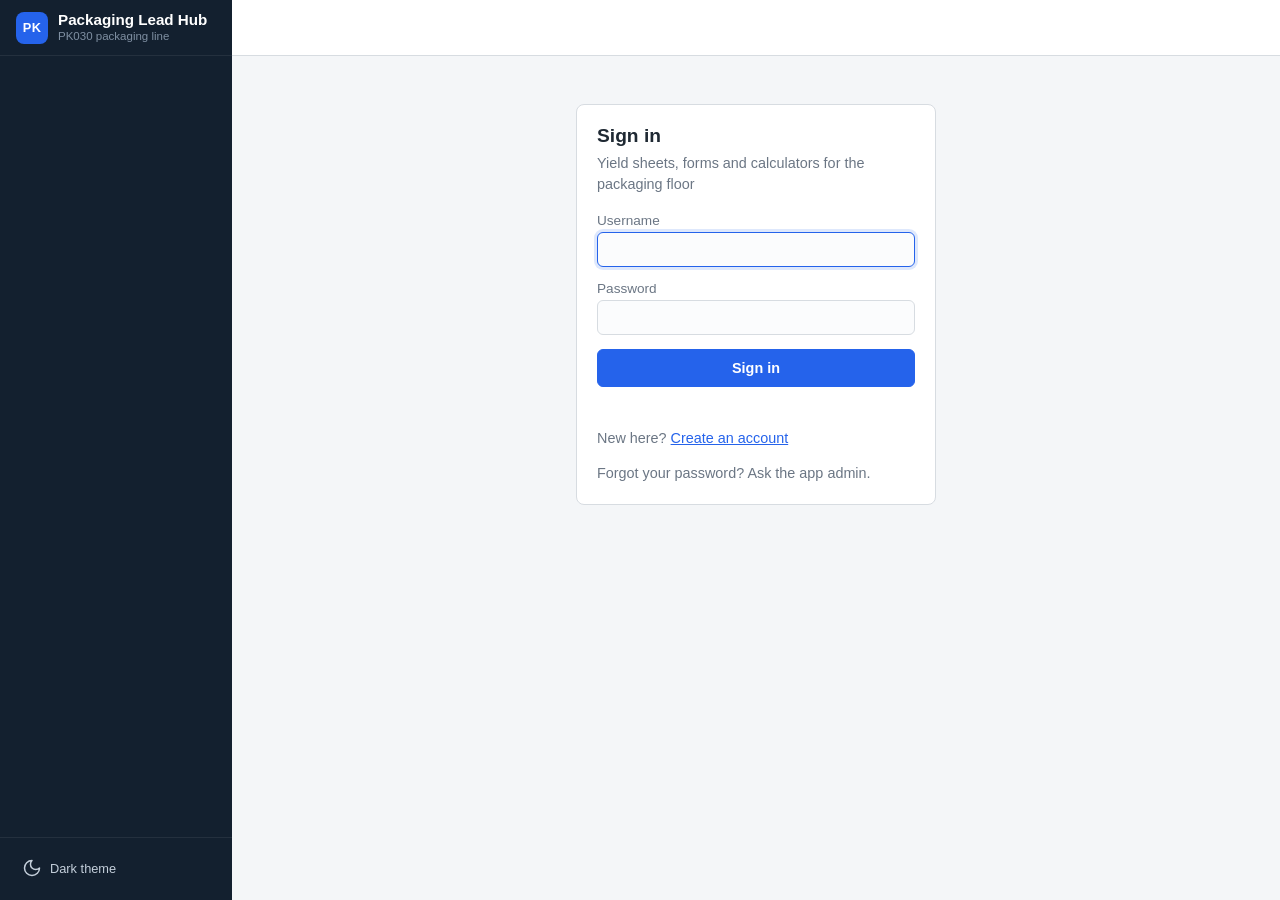
==== commit 8a1901e0: "Redesign: Admin tabs, folding import box, Ctrl+K search, polish Accounts & Leads shows Accounts, Lea" ====
--- a/index.html
+++ b/index.html
@@ -31,6 +31,7 @@
     <button type="button" class="tab" role="tab" aria-selected="false" data-tab="formsTab" title="Forms">
       <svg class="ico" viewBox="0 0 24 24" aria-hidden="true"><rect x="3" y="3" width="7" height="7" rx="1.5"/><rect x="14" y="3" width="7" height="7" rx="1.5"/><rect x="14" y="14" width="7" height="7" rx="1.5"/><rect x="3" y="14" width="7" height="7" rx="1.5"/></svg>
       <span class="lbl" data-short="Forms">Forms</span></button>
+    <button type="button" class="side-sub hidden" id="sideOpenForm"></button>
     <button type="button" class="tab" role="tab" aria-selected="false" data-tab="storedTab" title="Stored Data">
       <svg class="ico" viewBox="0 0 24 24" aria-hidden="true"><ellipse cx="12" cy="5" rx="9" ry="3"/><path d="M3 5v14a9 3 0 0 0 18 0V5"/><path d="M3 12a9 3 0 0 0 18 0"/></svg>
       <span class="lbl" data-short="Data">Stored Data</span></button>
@@ -58,7 +59,21 @@
 
 <header class="topbar">
   <nav class="crumbs" id="crumbs" aria-label="You are here"></nav>
+  <button type="button" class="search-btn" id="searchBtn" title="Search (Ctrl+K)" aria-label="Search">
+    <svg class="ico" viewBox="0 0 24 24" aria-hidden="true"><circle cx="11" cy="11" r="7"/><path d="m20 20-3.5-3.5"/></svg>
+    <span class="search-btn-text">Search forms, items, WOs…</span><kbd>Ctrl K</kbd>
+  </button>
 </header>
+
+<dialog id="searchDialog" class="search-dialog" aria-label="Search">
+  <div class="search-field">
+    <svg class="ico" viewBox="0 0 24 24" aria-hidden="true"><circle cx="11" cy="11" r="7"/><path d="m20 20-3.5-3.5"/></svg>
+    <input type="search" id="searchInput" placeholder="Search forms, FG items, bulk items, WOs…" autocomplete="off" spellcheck="false"
+      role="combobox" aria-expanded="true" aria-controls="searchResults" aria-autocomplete="list">
+    <kbd>Esc</kbd>
+  </div>
+  <ul id="searchResults" class="search-results" role="listbox" aria-label="Results"></ul>
+</dialog>
 
 <section id="signInScreen" class="signin">
   <form id="signInForm" class="panel signin-panel">
@@ -105,14 +120,16 @@
       <span id="editingBadge" class="badge hidden">Editing saved record</span>
     </div>
     <form id="yieldForm" autocomplete="off">
-      <fieldset>
+      <fieldset id="importBox">
         <legend>Import from JDE Reports</legend>
         <div id="dropZone" class="drop-zone">
-          <p>Drop the <strong>WO Close-out</strong> (R5504801), <strong>Packaging Pallet Transfers</strong> (R593111FG) and <strong>Charge Report</strong> (R593111CV) PDFs here</p>
+          <p class="import-done" id="importDone"></p>
+          <p class="import-ask">Drop the <strong>WO Close-out</strong> (R5504801), <strong>Packaging Pallet Transfers</strong> (R593111FG) and <strong>Charge Report</strong> (R593111CV) PDFs here</p>
           <label class="file-btn">Choose PDFs
             <input type="file" id="pdfInput" accept="application/pdf,.pdf" multiple hidden>
           </label>
         </div>
+        <button type="button" class="link-btn import-details-btn" id="importDetailsBtn" aria-expanded="false">Show what was imported</button>
         <div id="importPreview" class="import-preview hidden"></div>
         <ul id="importLog" class="import-log"></ul>
       </fieldset>
@@ -317,8 +334,29 @@
   </section>
 </main>
 
-<div class="layout stored-layout hidden" id="storedTab">
-  <section class="panel">
+<div class="layout single-layout hidden" id="storedTab">
+  <div class="page-head stored-head">
+    <div>
+      <h2>Stored Data</h2>
+      <p class="muted">Fills in the yield sheet automatically and is shared with LineUp. Export a file as a backup; importing one adds its entries back.</p>
+    </div>
+    <div class="actions">
+      <button type="button" id="exportStoredBtn">Export</button>
+      <label class="file-btn">Import
+        <input type="file" id="importStoredInput" accept=".json,application/json" hidden>
+      </label>
+    </div>
+  </div>
+  <p id="storedImportMsg" class="form-msg"></p>
+  <div class="stored-tabs" role="tablist" aria-label="Stored Data lists">
+    <button type="button" class="stored-tab active" role="tab" data-stored="bulkPanel">Bulk Items<span class="stored-count" data-count="bulkItems"></span></button>
+    <button type="button" class="stored-tab" role="tab" data-stored="fgPanel">FG Items<span class="stored-count" data-count="fgItems"></span></button>
+    <button type="button" class="stored-tab" role="tab" data-stored="lineRatesPanel">Line Rates<span class="stored-count" data-count="lineRates"></span></button>
+    <button type="button" class="stored-tab" role="tab" data-stored="cottonPanel">Cotton<span class="stored-count" data-count="cotton"></span></button>
+    <button type="button" class="stored-tab" role="tab" data-stored="desiccantPanel">Desiccant<span class="stored-count" data-count="desiccant"></span></button>
+    <button type="button" class="stored-tab" role="tab" data-stored="allergenPanel">Allergen<span class="stored-count" data-count="allergen"></span></button>
+  </div>
+  <section class="panel stored-panel" id="bulkPanel" role="tabpanel">
     <h2>Bulk Items &amp; Piece Weights</h2>
     <p class="muted">When a stored Bulk Item is entered or imported on the yield sheet, its Bulk Piece Wt fills in automatically.</p>
     <p id="bulkItemAddOnlyNote" class="muted hidden">You can add new bulk items; only an admin can change or remove a stored one.</p>
@@ -338,7 +376,7 @@
     <p id="noBulkItemsMsg" class="muted">No bulk items yet.</p>
   </section>
 
-  <section class="panel">
+  <section class="panel stored-panel hidden" id="fgPanel" role="tabpanel">
     <h2>FG Items &amp; Counts</h2>
     <p class="muted">When a stored FG Item is entered or imported on the yield sheet, its Count (Fill Rate) fills in automatically.</p>
     <p id="fgItemAddOnlyNote" class="muted hidden">You can add new FG items; only an admin can change or remove a stored one.</p>
@@ -358,7 +396,7 @@
     <p id="noFgItemsMsg" class="muted">No FG items yet.</p>
   </section>
 
-  <section class="panel line-rates-panel">
+  <section class="panel stored-panel line-rates-panel hidden" id="lineRatesPanel" role="tabpanel">
     <h2>Line Rates</h2>
     <p class="muted">Full Hour, Lunch and Break for each line and FG item. Leave Lunch or Break empty for a line that runs through them.</p>
     <p id="lineRateAddOnlyNote" class="muted hidden">You can add new line rates; only an admin can change or remove a stored one.</p>
@@ -393,7 +431,7 @@
     <p id="noLineRatesMsg" class="muted">No line rates yet.</p>
   </section>
 
-  <section class="panel cotton-panel">
+  <section class="panel stored-panel cotton-panel hidden" id="cottonPanel" role="tabpanel">
     <h2>Cotton <span id="cottonCount" class="panel-count"></span></h2>
     <p class="muted">The FG items that take cotton, and which. LineUp (JDE Sched) uses this list for its changeover notes: Add Cotton, Change Cotton and Remove Cotton. Leave Cotton empty for "Yes", or type the cotton it takes. Several FG items can go in at once, with commas between them.</p>
     <p id="cottonViewOnlyNote" class="muted hidden">Only an admin can add, change or remove cotton.</p>
@@ -418,7 +456,7 @@
     <p id="cottonNone" class="muted">No cotton yet.</p>
   </section>
 
-  <section class="panel desiccant-panel">
+  <section class="panel stored-panel desiccant-panel hidden" id="desiccantPanel" role="tabpanel">
     <h2>Desiccant <span id="desiccantCount" class="panel-count"></span></h2>
     <p class="muted">The FG items that take desiccant, and which. LineUp (JDE Sched) uses this list when a work order's DES box is empty: for its changeover notes (Add Desiccant, Change Desiccant, Remove Desiccant) and its QA sheets. Leave Desiccant empty for "Yes", or type the desiccant it takes. Several FG items can go in at once, with commas between them.</p>
     <p id="desiccantViewOnlyNote" class="muted hidden">Only an admin can add, change or remove desiccant.</p>
@@ -443,7 +481,7 @@
     <p id="desiccantNone" class="muted">No desiccant yet.</p>
   </section>
 
-  <section class="panel allergen-panel">
+  <section class="panel stored-panel allergen-panel hidden" id="allergenPanel" role="tabpanel">
     <h2>Allergen <span id="allergenCount" class="panel-count"></span></h2>
     <p class="muted">The FG items with an allergen, and its code, as the schedule's Allergen column has it (for example M, S or C). LineUp (JDE Sched) uses this list when a work order's Allergen box is empty: for the allergen highlight, the Washroom Prep List and the QA allergen test. Leave an item off the list for no allergen. Several FG items can go in at once, with commas between them.</p>
     <p id="allergenViewOnlyNote" class="muted hidden">Only an admin can add, change or remove allergens.</p>
@@ -468,21 +506,19 @@
     <p id="allergenNone" class="muted">No allergens yet.</p>
   </section>
 
-  <section class="panel">
-    <h2>Back Up / Share</h2>
-    <p class="muted">Stored Data and saved yield sheets are shared with every computer through the database. Export Stored Data to a file as a backup; importing a file adds its entries back.</p>
-    <div class="actions">
-      <button type="button" id="exportStoredBtn">Export Stored Data</button>
-      <label class="file-btn">Import Stored Data
-        <input type="file" id="importStoredInput" accept=".json,application/json" hidden>
-      </label>
-    </div>
-    <p id="storedImportMsg" class="form-msg"></p>
-  </section>
-</div>
-
-<div class="layout admin-layout hidden" id="adminTab">
-  <section class="panel accounts-panel">
+</div>
+
+<div class="layout single-layout hidden" id="adminTab">
+  <div class="page-head">
+    <h2>Accounts &amp; Leads</h2>
+    <p class="muted">Who can sign in and what they can open, the Created By leads, and where LineUp opens from.</p>
+  </div>
+  <div class="stored-tabs admin-tabs" role="tablist" aria-label="Admin">
+    <button type="button" class="stored-tab active" role="tab" data-admin-tab="accounts">Accounts<span class="stored-count" id="accountsCount"></span></button>
+    <button type="button" class="stored-tab" role="tab" data-admin-tab="leads">Leads<span class="stored-count" id="leadsCount"></span></button>
+    <button type="button" class="stored-tab" role="tab" data-admin-tab="network">LineUp network</button>
+  </div>
+  <section class="panel accounts-panel" data-admin-panel="accounts">
     <h2>Accounts</h2>
     <p class="muted">Change an account type to promote or demote someone. Making someone a Lead or Admin adds them to the Created By leads list and links their username; making them PLT or MLT takes them off it.</p>
     <input type="search" id="accountSearch" class="stored-search" placeholder="Search accounts…" aria-label="Search accounts">
@@ -497,7 +533,7 @@
     <p id="adminLocalMsg" class="muted hidden">The database isn't connected on this computer, so there are no accounts: whoever uses this copy can use everything and manage its leads.</p>
   </section>
 
-  <section class="panel">
+  <section class="panel tab-off" data-admin-panel="leads">
     <h2>Leads &amp; Usernames</h2>
     <p class="muted">Leads are listed in the "Yield Sheet Created By" dropdown. Type a lead's sign-in username next to their name to link them: the app then shows their name when they're signed in and fills them in as Created By on new sheets. Only admins can change this list.</p>
     <form id="leadForm" class="inline-form" autocomplete="off">
@@ -509,7 +545,7 @@
     <p id="noLeadsMsg" class="muted">No leads yet.</p>
   </section>
 
-  <section class="panel lineup-network-panel hidden" id="lineupNetworkPanel">
+  <section class="panel lineup-network-panel hidden tab-off" id="lineupNetworkPanel" data-admin-panel="network">
     <h2>LineUp: Network Access</h2>
     <p class="muted">LineUp only opens from the company's network and the networks allowed here (when the check is on). When LineUp says your home network isn't on the list, press <strong>Allow LineUp from this network</strong> from home: it's allowed for 30 days, and pressing it again replaces your last one. Networks allowed from the Activity Log, and those set in the Firebase console, are listed here too: each can be made temporary (30 days) or permanent, or removed. Only Owners see this.</p>
     <p id="lnStatus" class="ln-status" role="status">Checking this network…</p>
@@ -528,7 +564,7 @@
     <p id="lnNone" class="muted">No networks on the list yet.</p>
   </section>
 
-  <section class="panel">
+  <section class="panel account-types-panel" data-admin-panel="accounts">
     <h2>Account Types</h2>
     <ul class="role-list">
       <li><strong>PLT</strong> — Unplanned Issue, Bulk Return and the Bulk Calculator. Everyone who signs up starts here.</li>
@@ -590,61 +626,107 @@
 </div>
 
 <div class="layout single-layout hidden" id="formsTab">
-  <section class="panel">
-    <h2>Forms</h2>
-    <p class="muted">Pick a form to fill in and print. Each form keeps what you typed while you switch between forms and tabs.</p>
-    <div class="forms-menu">
-      <button type="button" class="form-card" data-form="unplannedTab">
-        <span class="form-card-name">Unplanned Issue</span>
-        <span class="form-card-code">PK007B</span>
-        <span class="form-card-desc">Unplanned Issue Request Form</span>
-      </button>
-      <button type="button" class="form-card" data-form="bulkReturnTab">
-        <span class="form-card-name">Bulk Return</span>
-        <span class="form-card-code">PK120A · QS106A</span>
-        <span class="form-card-desc">Packaging - Bulk Return form</span>
-      </button>
-      <button type="button" class="form-card" data-form="holdTab">
-        <span class="form-card-name">HOLD TAG</span>
-        <span class="form-card-code">QA263C</span>
-        <span class="form-card-desc">QA Hold Tag</span>
-      </button>
-      <button type="button" class="form-card" data-form="swTab">
-        <span class="form-card-name">Standard Work</span>
-        <span class="form-card-code">Front &amp; back</span>
-        <span class="form-card-desc">Team Lead Standard Work and Steady State Tasks &amp; Habits</span>
-      </button>
-      <button type="button" class="form-card" data-form="ctTab">
-        <span class="form-card-name">Component Transfer</span>
-        <span class="form-card-code">Transfer notice</span>
-        <span class="form-card-desc">Components moved between work orders and lines, with the reason and the lead's and supervisor's names</span>
-      </button>
-      <button type="button" class="form-card" data-form="trainingTab">
-        <span class="form-card-name">Training Sign-in Sheet</span>
-        <span class="form-card-code">TR002B · QS016A</span>
-        <span class="form-card-desc">[CA] Training Sign-in Sheet for the Employee Training Program: course, delivery method, training type, instructor and employee sign-in (2 pages)</span>
-      </button>
-      <button type="button" class="form-card" data-form="tsTab">
-        <span class="form-card-name">Trouble Shooting Template</span>
-        <span class="form-card-code">Equipment failure</span>
-        <span class="form-card-desc">Trouble Shooting Template: the problem, line, equipment and downtime, what the SME or mechanic checked and whether it fixed it, and the corrective action</span>
-      </button>
-      <button type="button" class="form-card" data-form="pcTab">
-        <span class="form-card-name">Pulse Check Conversation</span>
-        <span class="form-card-code">Conversation prep</span>
-        <span class="form-card-desc">Prepare for Your Pulse Check Conversation: an accomplishment, goal progress, a skill you're building, and the support and communication that would help</span>
-      </button>
-      <button type="button" class="form-card" data-form="rotTab">
-        <span class="form-card-name">Rotation Schedule</span>
-        <span class="form-card-code">For the MDI board</span>
-        <span class="form-card-desc">Who's on each position every rotation, with the times; Auto rotation fills it in from the 1st rotation</span>
-      </button>
-      <button type="button" class="form-card" data-form="bulkCalcTab">
-        <span class="form-card-name">Bulk Calculator</span>
-        <span class="form-card-code">Bulk Weighing Calculator v2.5</span>
-        <span class="form-card-desc">Weighed bulk containers to thousand-piece units (TH), with a printable report</span>
-      </button>
-    </div>
+  <section class="forms-page">
+    <div class="page-head">
+      <h2>Forms</h2>
+      <p class="muted">Pick a form to fill in and print. What you type stays while you switch between forms and sections.</p>
+    </div>
+    <div class="forms-recent hidden" id="formsRecent"></div>
+    <section class="forms-group" data-group="production">
+      <h3 class="forms-group-title">Production</h3>
+      <div class="forms-menu">
+        <button type="button" class="form-card" data-form="unplannedTab">
+          <span class="form-card-icon"><svg class="ico" viewBox="0 0 24 24" aria-hidden="true"><path d="M21 8 12 3 3 8v8l9 5 9-5z"/><path d="M3 8l9 5 9-5M12 13v8"/></svg></span>
+          <span class="form-card-text">
+            <span class="form-card-name">Unplanned Issue</span>
+            <span class="form-card-code">PK007B</span>
+            <span class="form-card-desc">Request components or bulk that weren't planned</span>
+          </span>
+        </button>
+        <button type="button" class="form-card" data-form="bulkReturnTab">
+          <span class="form-card-icon"><svg class="ico" viewBox="0 0 24 24" aria-hidden="true"><path d="M9 14 4 9l5-5"/><path d="M4 9h10.5a5.5 5.5 0 0 1 0 11H11"/></svg></span>
+          <span class="form-card-text">
+            <span class="form-card-name">Bulk Return</span>
+            <span class="form-card-code">PK120A · QS106A</span>
+            <span class="form-card-desc">Return or reject bulk, with the reason circled</span>
+          </span>
+        </button>
+        <button type="button" class="form-card" data-form="ctTab">
+          <span class="form-card-icon"><svg class="ico" viewBox="0 0 24 24" aria-hidden="true"><path d="M7 7h13M16 3l4 4-4 4M17 17H4M8 21l-4-4 4-4"/></svg></span>
+          <span class="form-card-text">
+            <span class="form-card-name">Component Transfer</span>
+            <span class="form-card-code">Transfer notice</span>
+            <span class="form-card-desc">Components moved between work orders and lines</span>
+          </span>
+        </button>
+        <button type="button" class="form-card" data-form="bulkCalcTab">
+          <span class="form-card-icon"><svg class="ico" viewBox="0 0 24 24" aria-hidden="true"><rect x="4" y="2" width="16" height="20" rx="2"/><path d="M8 6h8M8 10h.01M12 10h.01M16 10h.01M8 14h.01M12 14h.01M16 14h.01M8 18h.01M12 18h.01M16 18h.01"/></svg></span>
+          <span class="form-card-text">
+            <span class="form-card-name">Bulk Calculator</span>
+            <span class="form-card-code">Bulk Weighing v2.5</span>
+            <span class="form-card-desc">Weighed bulk containers to TH, with a report</span>
+          </span>
+        </button>
+        <button type="button" class="form-card" data-form="rotTab">
+          <span class="form-card-icon"><svg class="ico" viewBox="0 0 24 24" aria-hidden="true"><path d="M21 12a9 9 0 0 1-15.5 6.2L3 16M3 12a9 9 0 0 1 15.5-6.2L21 8"/><path d="M21 3v5h-5M3 21v-5h5"/></svg></span>
+          <span class="form-card-text">
+            <span class="form-card-name">Rotation Schedule</span>
+            <span class="form-card-code">For the MDI board</span>
+            <span class="form-card-desc">Who's on each position every rotation, auto-filled</span>
+          </span>
+        </button>
+      </div>
+    </section>
+    <section class="forms-group" data-group="quality">
+      <h3 class="forms-group-title">Quality &amp; problems</h3>
+      <div class="forms-menu">
+        <button type="button" class="form-card" data-form="holdTab">
+          <span class="form-card-icon"><svg class="ico" viewBox="0 0 24 24" aria-hidden="true"><path d="M12.6 2.6A2 2 0 0 0 11.2 2H4a2 2 0 0 0-2 2v7.2a2 2 0 0 0 .6 1.4l8.7 8.7a2.4 2.4 0 0 0 3.4 0l6.6-6.6a2.4 2.4 0 0 0 0-3.4z"/><circle cx="7.5" cy="7.5" r="1.5"/></svg></span>
+          <span class="form-card-text">
+            <span class="form-card-name">HOLD TAG</span>
+            <span class="form-card-code">QA263C</span>
+            <span class="form-card-desc">Put product on hold, printed on the red tag</span>
+          </span>
+        </button>
+        <button type="button" class="form-card" data-form="tsTab">
+          <span class="form-card-icon"><svg class="ico" viewBox="0 0 24 24" aria-hidden="true"><path d="M14.7 6.3a1 1 0 0 0 0 1.4l1.6 1.6a1 1 0 0 0 1.4 0l3.8-3.8a6 6 0 0 1-7.9 7.9l-6.9 6.9a2.1 2.1 0 0 1-3-3l6.9-6.9a6 6 0 0 1 7.9-7.9z"/></svg></span>
+          <span class="form-card-text">
+            <span class="form-card-name">Trouble Shooting Template</span>
+            <span class="form-card-code">Equipment failure</span>
+            <span class="form-card-desc">The problem, what was checked and the fix</span>
+          </span>
+        </button>
+      </div>
+    </section>
+    <section class="forms-group" data-group="people">
+      <h3 class="forms-group-title">People</h3>
+      <div class="forms-menu">
+        <button type="button" class="form-card" data-form="swTab">
+          <span class="form-card-icon"><svg class="ico" viewBox="0 0 24 24" aria-hidden="true"><path d="M3 17l2 2 4-4M3 7l2 2 4-4M13 6h8M13 12h8M13 18h8"/></svg></span>
+          <span class="form-card-text">
+            <span class="form-card-name">Standard Work</span>
+            <span class="form-card-code">Front &amp; back</span>
+            <span class="form-card-desc">Team lead standard work and steady-state habits</span>
+          </span>
+        </button>
+        <button type="button" class="form-card" data-form="trainingTab">
+          <span class="form-card-icon"><svg class="ico" viewBox="0 0 24 24" aria-hidden="true"><path d="M22 10 12 5 2 10l10 5z"/><path d="M6 12v5c3 3 9 3 12 0v-5"/></svg></span>
+          <span class="form-card-text">
+            <span class="form-card-name">Training Sign-in Sheet</span>
+            <span class="form-card-code">TR002B · QS016A</span>
+            <span class="form-card-desc">Course, instructor and employee sign-in (2 pages)</span>
+          </span>
+        </button>
+        <button type="button" class="form-card" data-form="pcTab">
+          <span class="form-card-icon"><svg class="ico" viewBox="0 0 24 24" aria-hidden="true"><path d="M7.9 20A9 9 0 1 0 4 16.1L2 22z"/></svg></span>
+          <span class="form-card-text">
+            <span class="form-card-name">Pulse Check Conversation</span>
+            <span class="form-card-code">Conversation prep</span>
+            <span class="form-card-desc">Accomplishments, goals and support to talk about</span>
+          </span>
+        </button>
+      </div>
+    </section>
   </section>
 </div>
 
--- a/style.css
+++ b/style.css
@@ -267,7 +267,7 @@
 @media (max-width: 1100px) and (min-width: 761px) {
   :root { --side-w: 72px; }
   .brand { justify-content: center; padding: 0; }
-  .brand-text, .tab .lbl, .side-group-label, .user-text, .theme-toggle .lbl, .side-foot .sync-status { display: none; }
+  .sidebar .side-sub, .brand-text, .tab .lbl, .side-group-label, .user-text, .theme-toggle .lbl, .side-foot .sync-status { display: none; }
   .side-foot .sync-status:not(:empty) { display: inline-flex; justify-content: center; font-size: 0; }
   .side-foot .sync-status::before { width: 10px; height: 10px; }
   .tab { justify-content: center; padding: 8px; }
@@ -292,7 +292,7 @@
     padding: 0 12px;
     border: none;
   }
-  .brand-text { display: none; }
+  .brand-text, .sidebar .side-sub { display: none; }
   .side-nav { flex-direction: row; gap: 0; padding: 0 4px; overflow: visible; }
   .side-group { display: contents; }
   .side-group.hidden { display: none; }
@@ -394,7 +394,9 @@
   padding: 20px;
 }
 
-.panel h2 { margin-top: 0; }
+.panel h2 { margin-top: 0; font-size: 1.2rem; }
+.panel > p.muted { font-size: 0.9rem; line-height: 1.45; }
+.role-list { font-size: 0.9rem; }
 
 .panel-head {
   display: flex;
@@ -446,6 +448,25 @@
 }
 .drop-zone.drag-over { border-color: var(--accent); background: var(--accent-soft); }
 .drop-zone p { margin: 0 0 10px; }
+.import-done, .import-details-btn { display: none; }
+#importBox.done .drop-zone {
+  display: flex;
+  flex-wrap: wrap;
+  align-items: center;
+  justify-content: center;
+  gap: 6px 12px;
+  padding: 10px 14px;
+  border-style: solid;
+  border-width: 1px;
+  border-color: var(--ok-text);
+  background: var(--ok-bg);
+}
+#importBox.done .import-ask { display: none; }
+#importBox.done .import-done { display: block; margin: 0; color: var(--ok-text); font-weight: 600; }
+#importBox.done label.file-btn { padding: 4px 12px; font-size: 0.85rem; }
+#importBox.done .import-details-btn { display: inline-block; margin: 8px 0 0; font-size: 0.85rem; }
+#importBox.done:not(.show-details) .import-preview,
+#importBox.done:not(.show-details) .import-log li:not(.log-warn):not(.log-error) { display: none; }
 
 label.file-btn {
   display: inline-block;
@@ -662,61 +683,231 @@
 }
 .stored-table tbody tr:last-child td { border-bottom: none; }
 
-.stored-layout { grid-template-columns: 1fr 1fr; align-items: start; }
-.admin-layout { grid-template-columns: 1.4fr 1fr; align-items: start; }
+/* Stored Data: a page head with Export/Import, a tab per list with its count,
+   and the chosen list: name, ⓘ, search and + Add on one line, then the table. */
+.stored-head { display: flex; flex-wrap: wrap; align-items: flex-end; justify-content: space-between; gap: 12px 24px; }
+.stored-head .actions { margin-top: 0; }
+#storedImportMsg:empty { display: none; }
+#storedTab, #adminTab { gap: 16px; }
+.stored-tabs {
+  display: flex;
+  gap: 4px;
+  width: fit-content;
+  max-width: 100%;
+  margin: 4px 0 0;
+  padding: 4px;
+  border-radius: 10px;
+  background: var(--tab-bg);
+  overflow-x: auto;
+  scrollbar-width: none;
+}
+.stored-tab {
+  display: inline-flex;
+  align-items: center;
+  gap: 8px;
+  flex: 0 0 auto;
+  padding: 8px 14px;
+  border: none;
+  border-radius: 8px;
+  background: transparent;
+  color: var(--muted);
+  font-weight: 600;
+  white-space: nowrap;
+}
+.stored-tab:hover { color: var(--text); filter: none; }
+.stored-tab.active { background: var(--panel-bg); color: var(--text); box-shadow: 0 1px 3px rgba(15, 23, 42, 0.12); }
+.stored-count {
+  min-width: 22px;
+  padding: 1px 7px;
+  border-radius: 999px;
+  background: var(--subtle-bg);
+  border: 1px solid var(--border);
+  color: var(--muted);
+  font-size: 0.72rem;
+  text-align: center;
+}
+.stored-count:empty { display: none; }
+.stored-tab.active .stored-count { background: var(--accent-soft); border-color: var(--accent-soft-border); color: var(--accent); }
+.stored-panel-head { display: flex; flex-wrap: wrap; align-items: center; justify-content: space-between; gap: 10px 16px; }
+.stored-panel-head h2 { margin: 0; font-size: 1.15rem; }
+.stored-panel-head .panel-count { display: none; }
+.stored-tools { display: flex; align-items: center; gap: 8px; flex: 0 1 420px; min-width: 0; }
+.stored-tools .stored-search { flex: 1 1 auto; width: auto; min-width: 0; margin: 0; }
+.add-toggle { flex: 0 0 auto; }
+.stored-panel:has(form.hidden) .add-toggle { display: none; }
+.stored-panel:not(.adding) .stored-add { display: none; }
+.stored-add {
+  margin-top: 14px;
+  padding: 14px;
+  border: 1px solid var(--accent-soft-border);
+  border-radius: 8px;
+  background: var(--accent-soft);
+}
+.stored-panel .stored-table { max-height: max(300px, calc(100vh - var(--top-h) - 300px)); margin-top: 14px; }
+.stored-panel > p.muted:not(.form-help) { margin: 12px 0 0; font-size: 0.88rem; }
+.stored-panel .form-msg:empty { margin: 0; min-height: 0; }
+@media (max-width: 760px) {
+  .stored-tools { flex: 1 1 100%; }
+  .stored-panel .stored-table { max-height: 60vh; }
+}
+.tab-off { display: none !important; }
+#adminTab .panel + .panel { margin-top: 0; }
 .single-layout { grid-template-columns: 1fr; }
 
-/* Forms tab: a button per form, and on each form a bar back to the menu. */
+/* Forms: the list, grouped, with the recently opened ones on top. */
+.page-head h2 { margin: 0 0 4px; font-size: 1.5rem; }
+.page-head p { margin: 0; }
+.forms-recent {
+  display: flex;
+  flex-wrap: wrap;
+  align-items: center;
+  gap: 8px;
+  margin-top: 20px;
+}
+.forms-recent-label {
+  margin-right: 4px;
+  color: var(--muted);
+  font-size: 0.75rem;
+  font-weight: 700;
+  letter-spacing: 0.06em;
+  text-transform: uppercase;
+}
+.recent-chip {
+  display: inline-flex;
+  align-items: center;
+  gap: 8px;
+  padding: 7px 14px 7px 10px;
+  border-radius: 999px;
+  font-weight: 600;
+  font-size: 0.88rem;
+}
+.recent-chip .ico { width: 16px; height: 16px; color: var(--accent); }
+.recent-chip:hover { border-color: var(--accent-soft-border); background: var(--accent-soft); filter: none; }
+.forms-group { margin-top: 28px; }
+.forms-group.hidden { display: none; }
+.forms-group-title {
+  margin: 0 0 12px;
+  color: var(--muted);
+  font-size: 0.78rem;
+  font-weight: 700;
+  letter-spacing: 0.06em;
+  text-transform: uppercase;
+}
 .forms-menu {
   display: grid;
-  grid-template-columns: repeat(auto-fill, minmax(220px, 1fr));
-  gap: 16px;
-  margin-top: 16px;
+  grid-template-columns: repeat(auto-fill, minmax(260px, 1fr));
+  gap: 14px;
 }
 .form-card {
   display: flex;
-  flex-direction: column;
   align-items: flex-start;
-  gap: 6px;
-  padding: 20px;
-  min-height: 140px;
+  gap: 14px;
+  min-height: 104px;
+  padding: 16px;
+  border: 1px solid var(--border);
+  border-radius: 12px;
+  background: var(--panel-bg);
   text-align: left;
-  border-radius: var(--radius);
-  border-left: 4px solid var(--accent-fill);
+  transition: border-color 0.12s, box-shadow 0.12s, transform 0.12s;
 }
 .form-card:hover, .form-card:focus-visible {
   filter: none;
-  background: var(--accent-soft);
   border-color: var(--accent-soft-border);
-  border-left-color: var(--accent-fill);
-}
-.form-card-name { font-size: 1.25rem; font-weight: 700; color: var(--accent); }
-.form-card-code {
-  font-size: 0.75rem;
+  box-shadow: 0 4px 14px rgba(15, 23, 42, 0.08);
+  transform: translateY(-1px);
+}
+.form-card-icon {
+  display: grid;
+  place-items: center;
+  flex: 0 0 auto;
+  width: 44px;
+  height: 44px;
+  border-radius: 10px;
+  background: var(--g-bg, var(--accent-soft));
+  color: var(--g-fg, var(--accent));
+}
+.form-card-icon .ico { width: 22px; height: 22px; }
+.forms-group[data-group="production"] { --g-bg: #e8f0ff; --g-fg: #2563eb; }
+.forms-group[data-group="quality"] { --g-bg: #fdeceb; --g-fg: #c2410c; }
+.forms-group[data-group="people"] { --g-bg: #e7f6ee; --g-fg: #15803d; }
+:root[data-theme="dark"] .forms-group[data-group="production"] { --g-bg: #1e2a44; --g-fg: #7aa7ff; }
+:root[data-theme="dark"] .forms-group[data-group="quality"] { --g-bg: #3a221b; --g-fg: #ff9f7a; }
+:root[data-theme="dark"] .forms-group[data-group="people"] { --g-bg: #16301f; --g-fg: #6fd49a; }
+.form-card-text { display: flex; flex-direction: column; gap: 2px; min-width: 0; }
+.form-card-name { color: var(--text); font-size: 1.02rem; font-weight: 700; }
+.form-card-code { color: var(--muted); font-size: 0.74rem; font-weight: 600; letter-spacing: 0.02em; }
+.form-card-desc { margin-top: 6px; color: var(--muted); font-size: 0.86rem; line-height: 1.35; }
+
+/* An open form: one toolbar line (name, code, ⓘ, buttons) that stays in
+   view under the top bar. */
+.form-toolbar {
+  position: sticky;
+  top: var(--top-h);
+  z-index: 6;
+  flex-wrap: wrap;
+  margin: -20px -20px 0;
+  padding: 14px 20px;
+  border-radius: var(--radius) var(--radius) 0 0;
+  border-bottom: 1px solid var(--border);
+  background: var(--panel-bg);
+}
+.form-toolbar .actions { margin-top: 0; }
+.form-title { display: flex; align-items: center; gap: 10px; min-width: 0; }
+.form-title h2 { margin: 0; font-size: 1.25rem; }
+.form-code {
+  padding: 2px 8px;
+  border-radius: 999px;
+  background: var(--subtle-bg);
+  border: 1px solid var(--border);
+  color: var(--muted);
+  font-size: 0.72rem;
   font-weight: 600;
+  white-space: nowrap;
+}
+.help-btn {
+  display: grid;
+  place-items: center;
+  flex: 0 0 auto;
+  width: 24px;
+  height: 24px;
+  padding: 0;
+  border-radius: 50%;
   color: var(--muted);
-  letter-spacing: 0.03em;
-}
-.form-card-desc { font-size: 0.9rem; color: var(--text); margin-top: auto; }
-.form-nav {
-  display: flex;
-  flex-wrap: wrap;
-  align-items: center;
-  gap: 8px 16px;
-  padding-bottom: 14px;
-  margin-bottom: 16px;
-  border-bottom: 1px solid var(--border);
-}
-.form-nav button { padding: 6px 12px; }
-.form-back { font-weight: 600; }
-.form-nav-links { display: flex; flex-wrap: wrap; gap: 6px; }
-.form-link { color: var(--muted); background: transparent; }
-.form-link.active {
-  color: var(--accent);
-  background: var(--accent-soft);
-  border-color: var(--accent-soft-border);
-  font-weight: 600;
-}
+  font: italic 700 0.8rem Georgia, serif;
+}
+.help-btn:hover, .help-btn.active { border-color: var(--accent-soft-border); background: var(--accent-soft); color: var(--accent); filter: none; }
+.form-help {
+  margin: 14px 0 0;
+  padding: 10px 14px;
+  border-left: 3px solid var(--accent-soft-border);
+  border-radius: 0 6px 6px 0;
+  background: var(--subtle-bg);
+  font-size: 0.9rem;
+}
+.form-help.hidden { display: none; }
+.form-toolbar + .form-msg:empty, .form-help + .form-msg:empty { margin: 0; min-height: 0; }
+.form-view .br-sheet-wrap, .form-view .sheet-page-label:first-of-type { margin-top: 16px; }
+
+/* The open form under Forms in the sidebar. */
+.side-sub {
+  display: block;
+  width: calc(100% - 22px);
+  margin: 0 0 4px 22px;
+  padding: 6px 12px;
+  border: none;
+  border-left: 1px solid rgba(255, 255, 255, 0.15);
+  border-radius: 0 6px 6px 0;
+  background: transparent;
+  color: var(--side-muted);
+  font-size: 0.85rem;
+  text-align: left;
+  overflow: hidden;
+  text-overflow: ellipsis;
+  white-space: nowrap;
+}
+.side-sub:hover { background: var(--side-hover); color: #fff; filter: none; }
+.side-sub.active { border-left-color: var(--side-accent); color: #fff; font-weight: 600; }
+.side-sub.hidden { display: none; }
 
 /* Bulk Calculator */
 .calc-bulk { position: relative; }
@@ -804,7 +995,7 @@
 .br-more {
   flex: 0 0 230px;
   position: sticky;
-  top: calc(var(--top-h) + 12px);
+  top: calc(var(--top-h) + 84px);
   padding: 12px;
   border: 1px solid var(--border);
   border-radius: var(--radius);
@@ -948,7 +1139,6 @@
 
 /* Line Rates: full width, a labelled field each for Line, FG Item and the
    three figures. */
-.line-rates-panel { grid-column: 1 / -1; }
 .line-rate-form {
   display: grid;
   grid-template-columns: repeat(5, minmax(0, 1fr)) auto;
@@ -991,10 +1181,11 @@
   padding: 8px 0;
   border-bottom: 1px solid var(--border);
 }
-.stored-list button, .stored-layout .row-actions button { padding: 4px 10px; font-size: 0.78rem; }
+.stored-list button, #storedTab .row-actions button { padding: 4px 10px; font-size: 0.78rem; }
 .stored-list .lead-name { flex: 1 1 auto; min-width: 0; }
 .stored-list input.lead-user { flex: 0 1 150px; min-width: 0; padding: 4px 8px; font-size: 0.82rem; }
 .accounts-panel { grid-column: 1 / -1; }
+.accounts-panel .stored-table { max-height: max(300px, calc(100vh - var(--top-h) - 360px)); }
 .accounts-table td { vertical-align: middle; }
 .accounts-table select { padding: 4px 8px; font-size: 0.85rem; }
 .accounts-table .role-fixed { font-weight: 600; }
@@ -1317,6 +1508,11 @@
   .results-panel { position: static; max-height: none; overflow: visible; }
   .panel { padding: 16px; }
   .field-grid { grid-template-columns: 1fr; }
+  .form-toolbar { margin: -16px -16px 0; padding: 12px 16px; }
+}
+@media (max-width: 760px) {
+  .form-toolbar { position: static; }
+  .forms-menu { grid-template-columns: 1fr; }
 }
 
 /* Admin tab → LineUp: Network Access (Owners only). */
@@ -1332,3 +1528,69 @@
   background: var(--ok-bg, #e8f5e9);
   color: var(--ok-text);
 }
+
+/* Search: the top bar's box (Ctrl+K) and its results. */
+.search-btn {
+  display: inline-flex;
+  align-items: center;
+  gap: 10px;
+  margin-left: auto;
+  width: min(360px, 40vw);
+  padding: 7px 10px 7px 12px;
+  border: 1px solid var(--border);
+  border-radius: 8px;
+  background: var(--subtle-bg);
+  color: var(--hint);
+  font-weight: 400;
+  text-align: left;
+}
+.search-btn:hover { border-color: var(--accent-soft-border); color: var(--muted); filter: none; }
+.search-btn .ico { width: 18px; height: 18px; }
+.search-btn-text { flex: 1; overflow: hidden; text-overflow: ellipsis; white-space: nowrap; }
+kbd {
+  padding: 1px 6px;
+  border: 1px solid var(--border);
+  border-bottom-width: 2px;
+  border-radius: 5px;
+  background: var(--panel-bg);
+  color: var(--muted);
+  font: 600 0.7rem "Segoe UI", Roboto, Helvetica, Arial, sans-serif;
+  white-space: nowrap;
+}
+body:not([data-auth="signed-in"]):not([data-auth="local"]) .search-btn { display: none; }
+.search-dialog {
+  width: min(600px, calc(100vw - 32px));
+  margin: 12vh auto auto;
+  padding: 0;
+  border: 1px solid var(--border);
+  border-radius: 12px;
+  background: var(--panel-bg);
+  color: var(--text);
+  box-shadow: 0 24px 60px rgba(15, 23, 42, 0.3);
+}
+.search-dialog::backdrop { background: rgba(15, 23, 42, 0.45); }
+.search-field { display: flex; align-items: center; gap: 10px; padding: 12px 16px; border-bottom: 1px solid var(--border); color: var(--muted); }
+.search-field input { flex: 1; min-width: 0; padding: 6px 0; border: none; background: transparent; font-size: 1.05rem; }
+.search-field input:focus { box-shadow: none; }
+.search-results { max-height: min(420px, 60vh); margin: 0; padding: 6px; overflow-y: auto; list-style: none; }
+.search-hit {
+  display: grid;
+  grid-template-columns: 92px minmax(0, auto) 1fr;
+  align-items: baseline;
+  gap: 10px;
+  padding: 9px 10px;
+  border-radius: 8px;
+  cursor: pointer;
+}
+.search-hit:hover { background: var(--subtle-bg); }
+.search-hit.active { background: var(--accent-soft); }
+.search-kind { color: var(--muted); font-size: 0.72rem; font-weight: 700; letter-spacing: 0.04em; text-transform: uppercase; }
+.search-label { font-weight: 600; white-space: nowrap; }
+.search-sub { overflow: hidden; color: var(--muted); font-size: 0.85rem; text-overflow: ellipsis; white-space: nowrap; }
+.search-none { padding: 14px 10px; color: var(--muted); }
+@media (max-width: 760px) {
+  .search-btn { width: 40px; height: 40px; flex: 0 0 auto; justify-content: center; padding: 0; }
+  .search-btn-text, .search-btn kbd, .search-field kbd { display: none; }
+  .search-dialog { margin-top: 8px; }
+  .search-hit { grid-template-columns: 1fr; gap: 2px; }
+}
